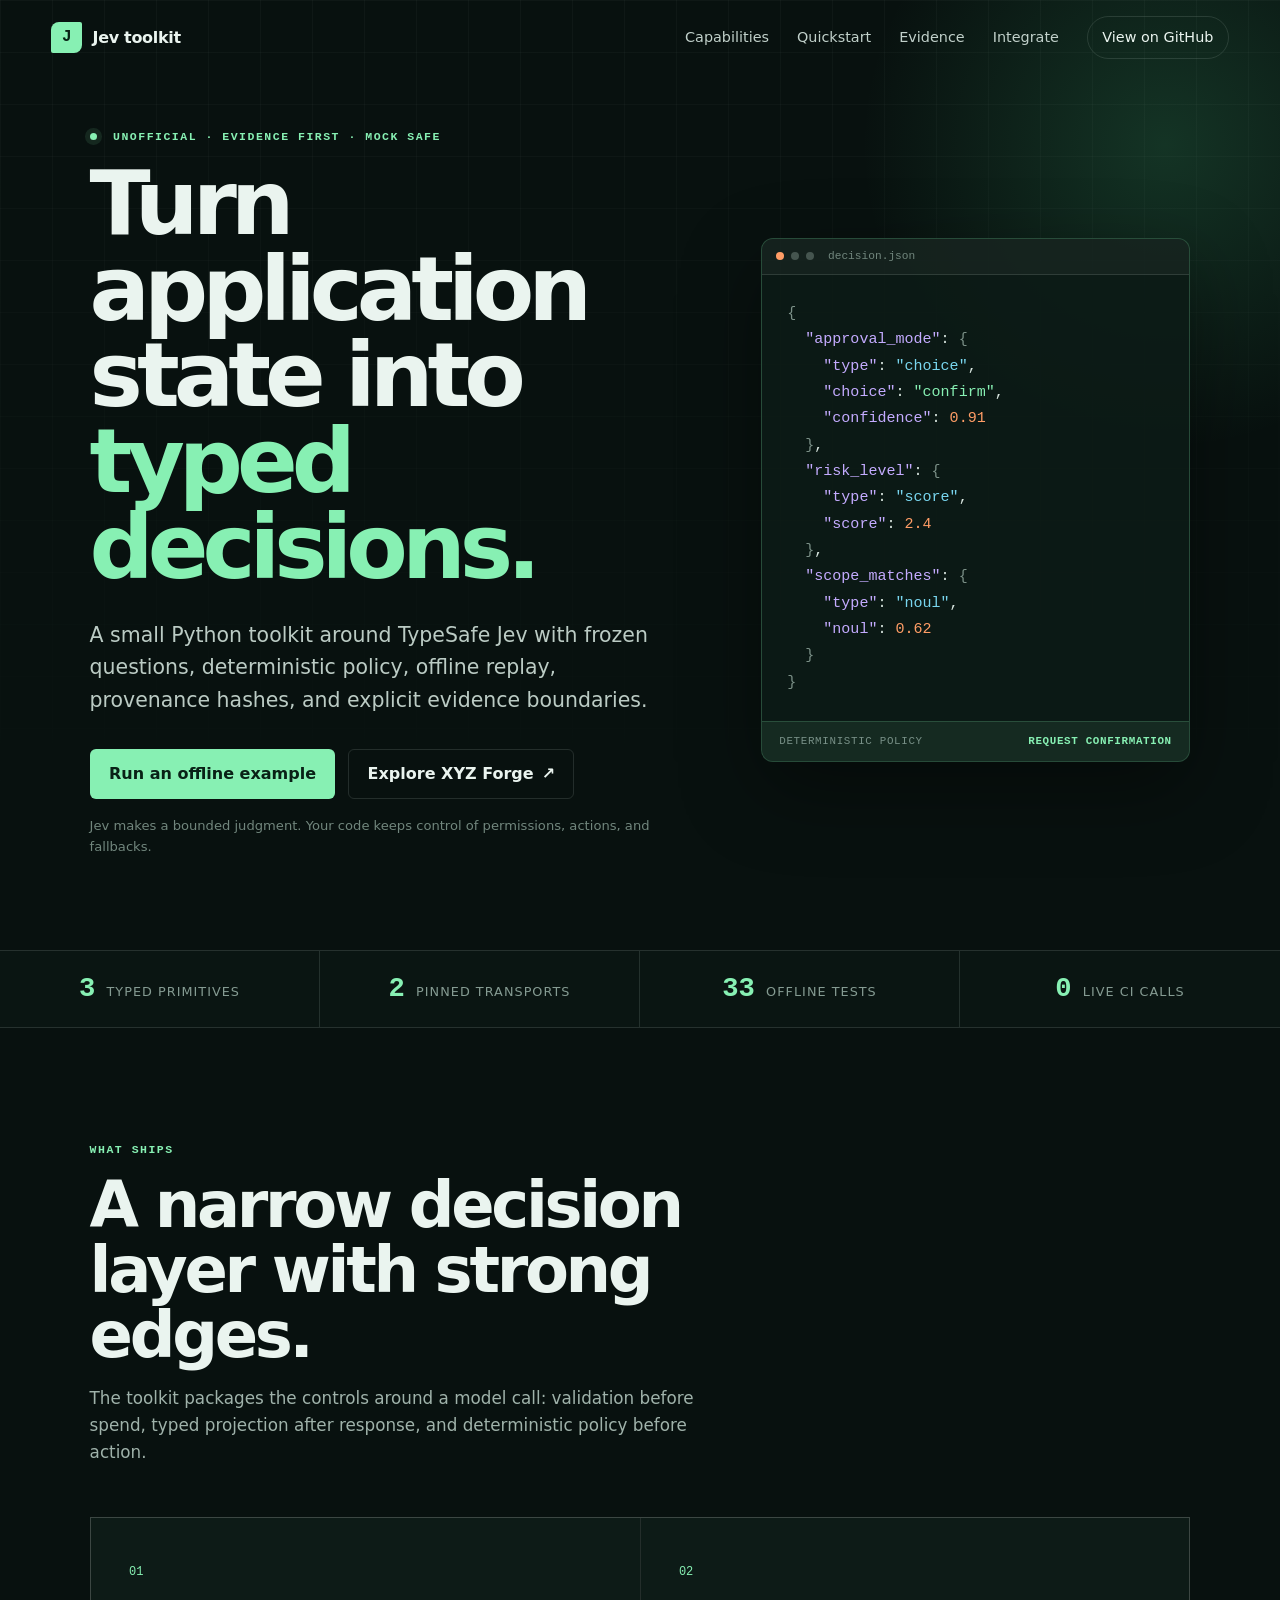
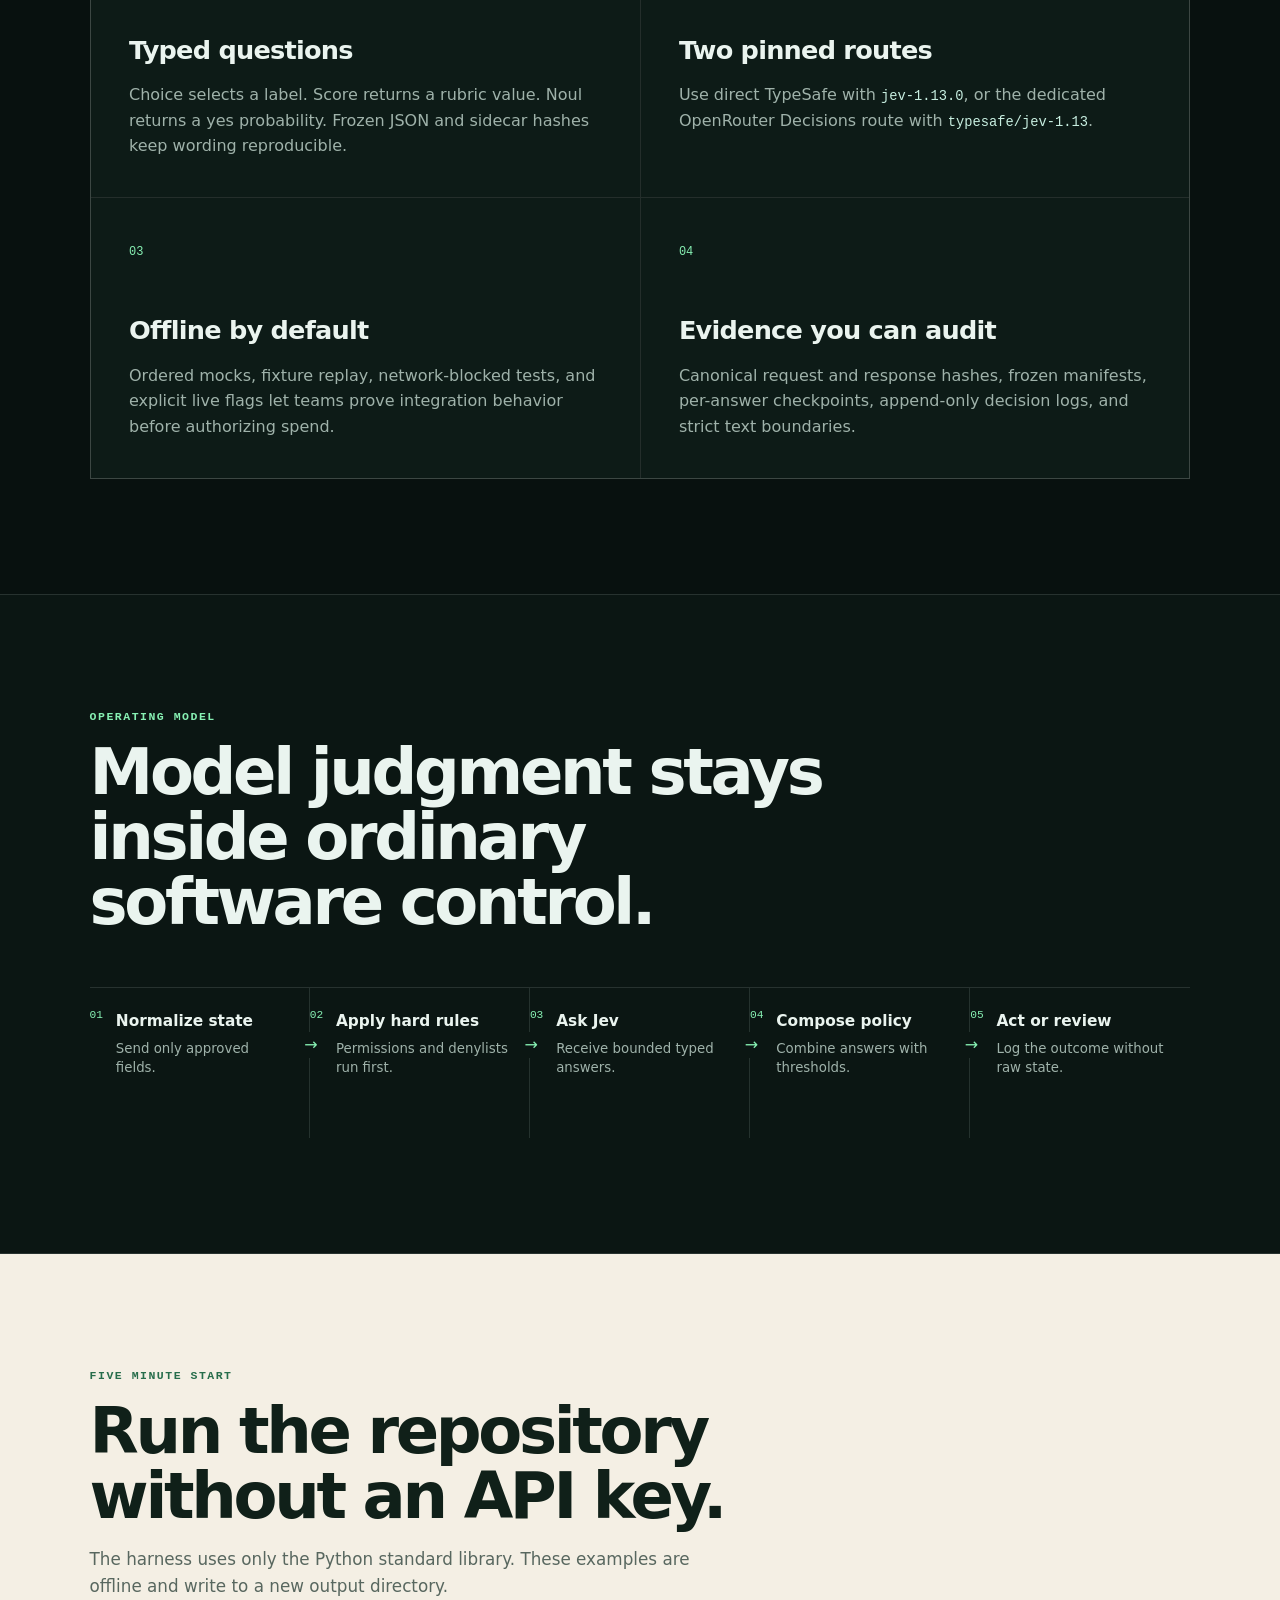
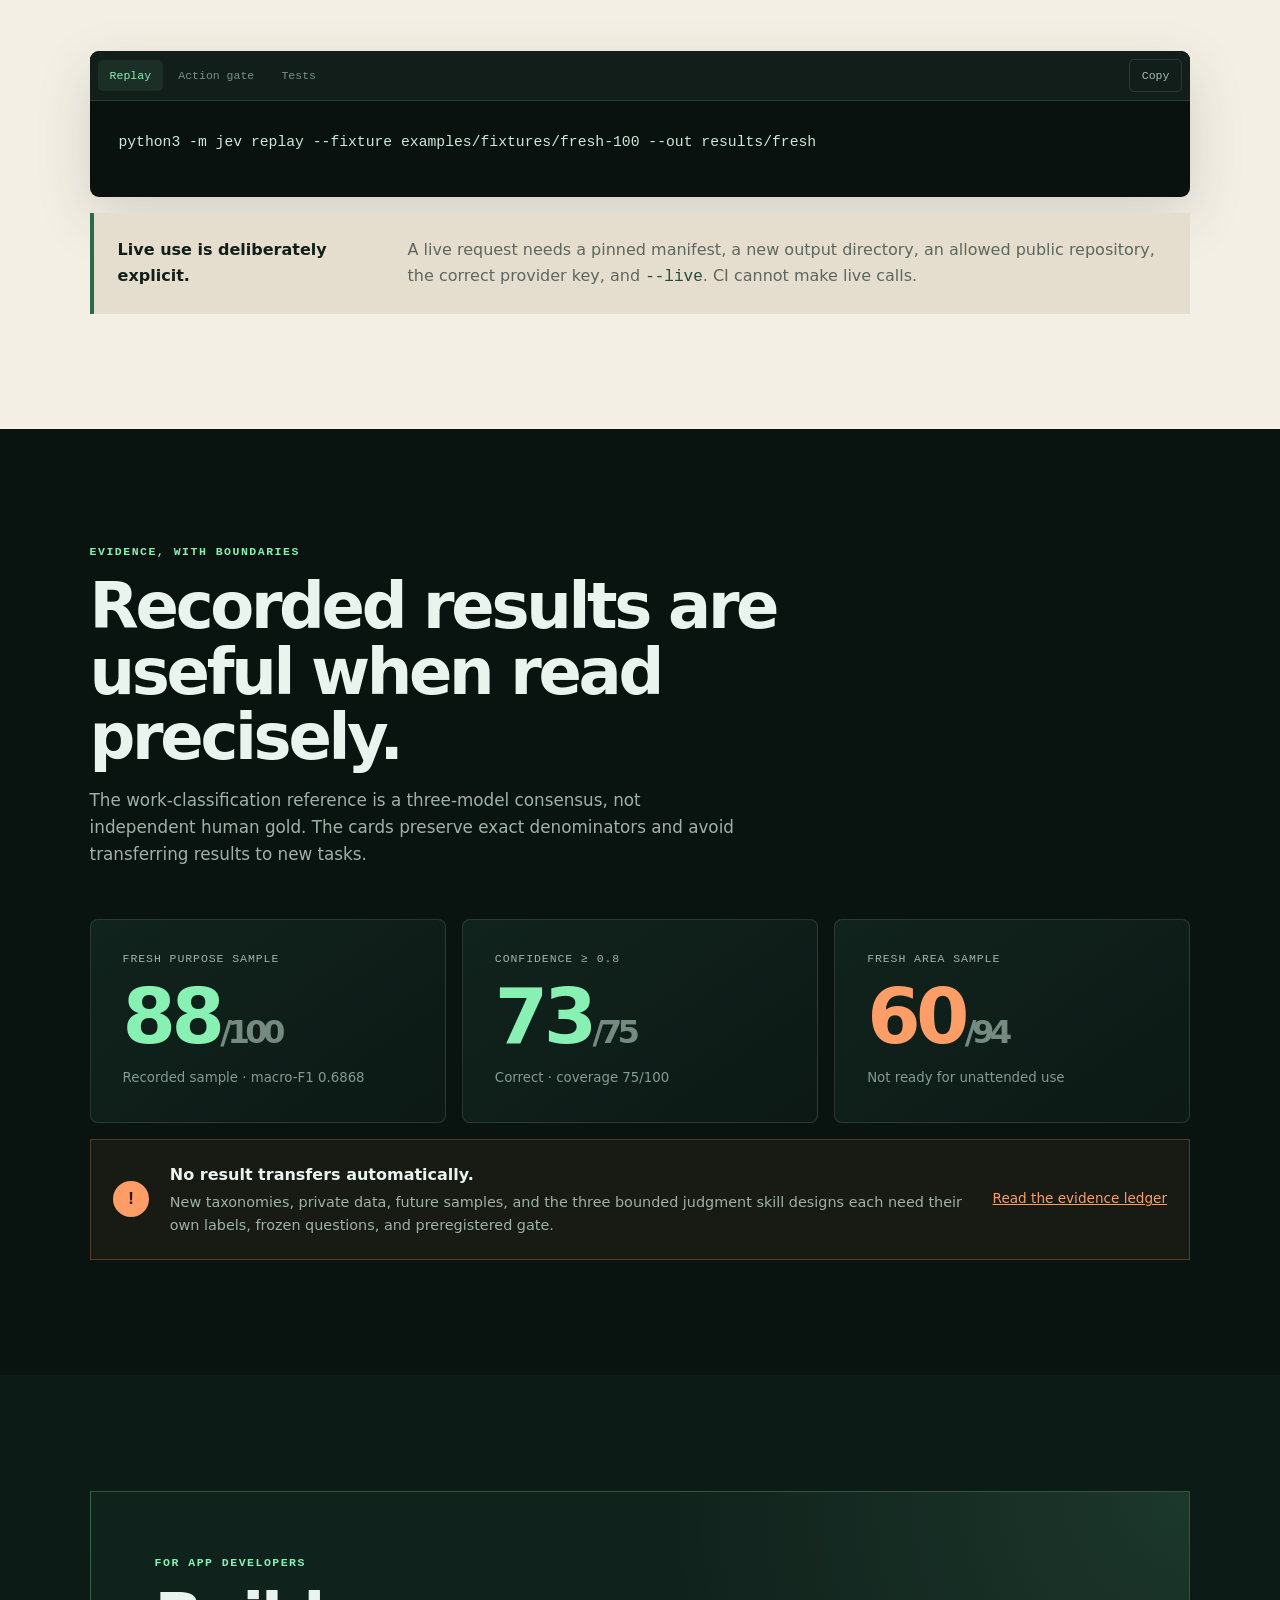
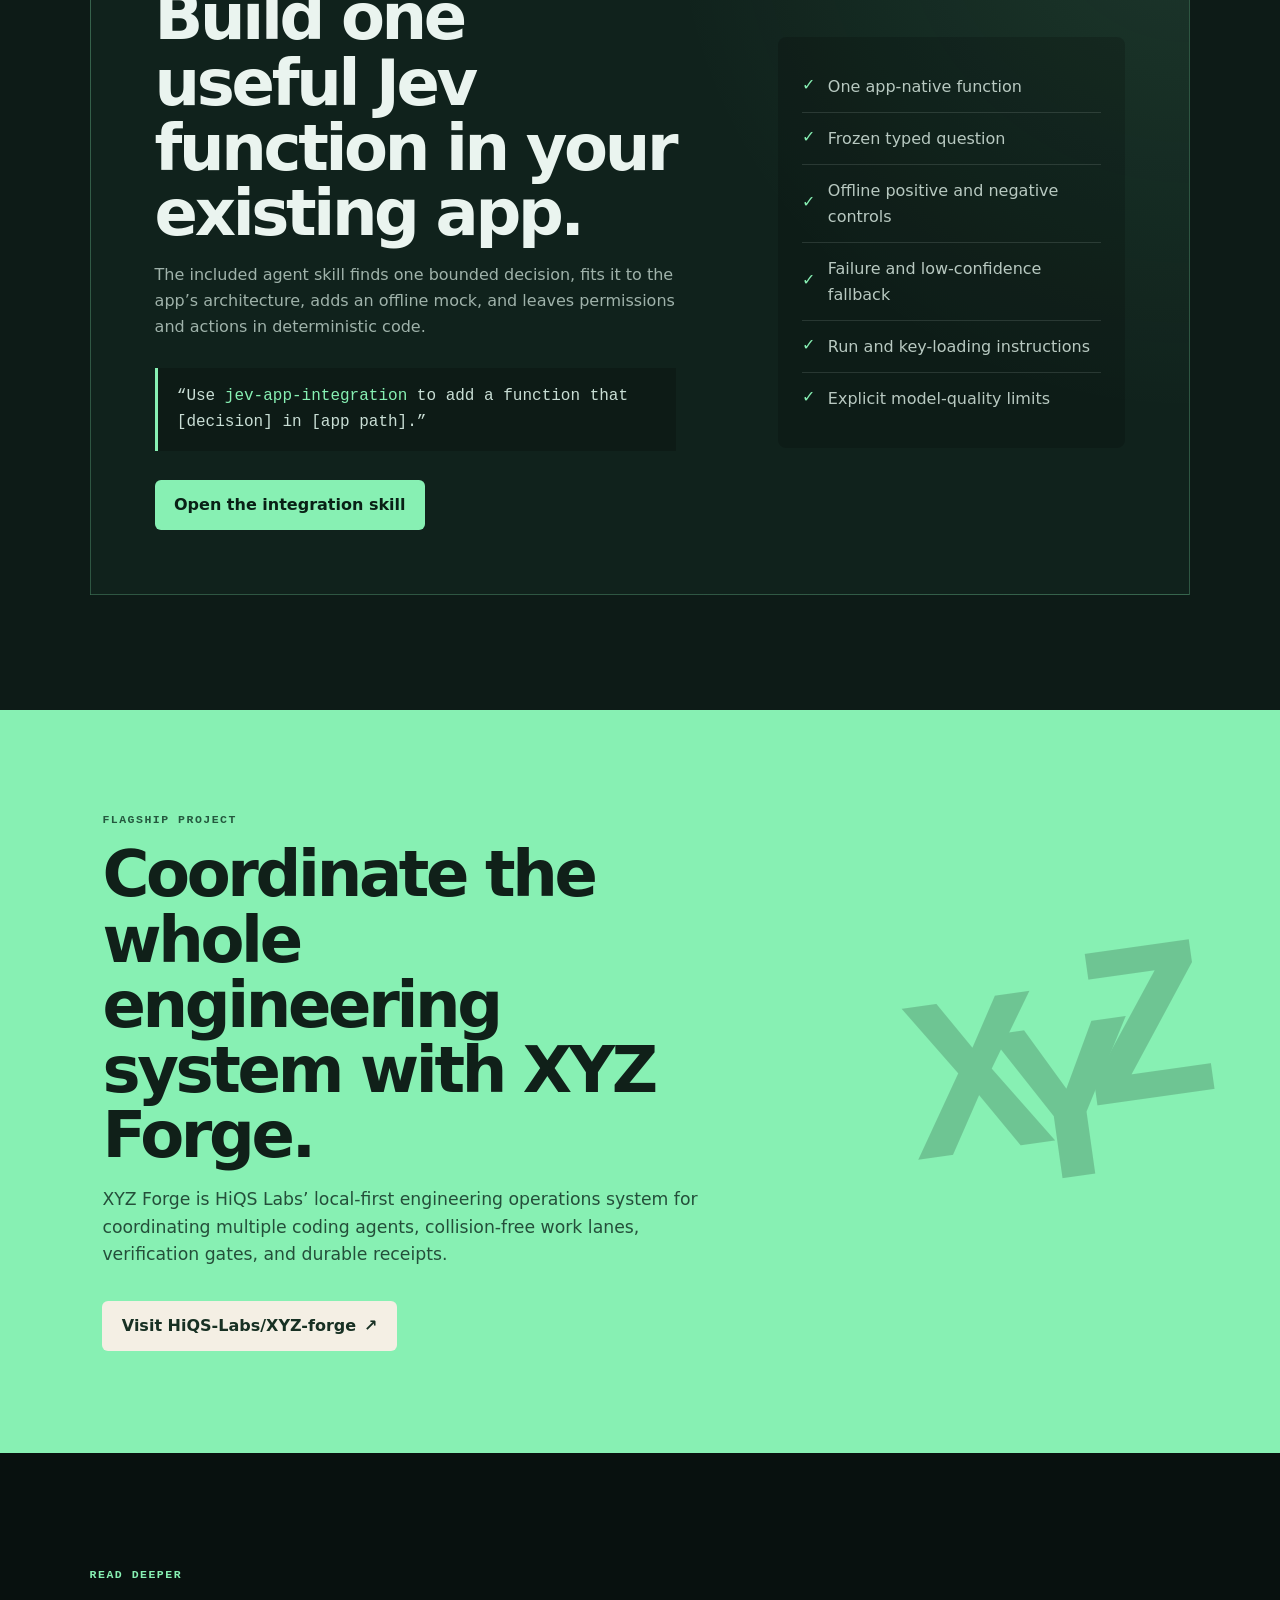
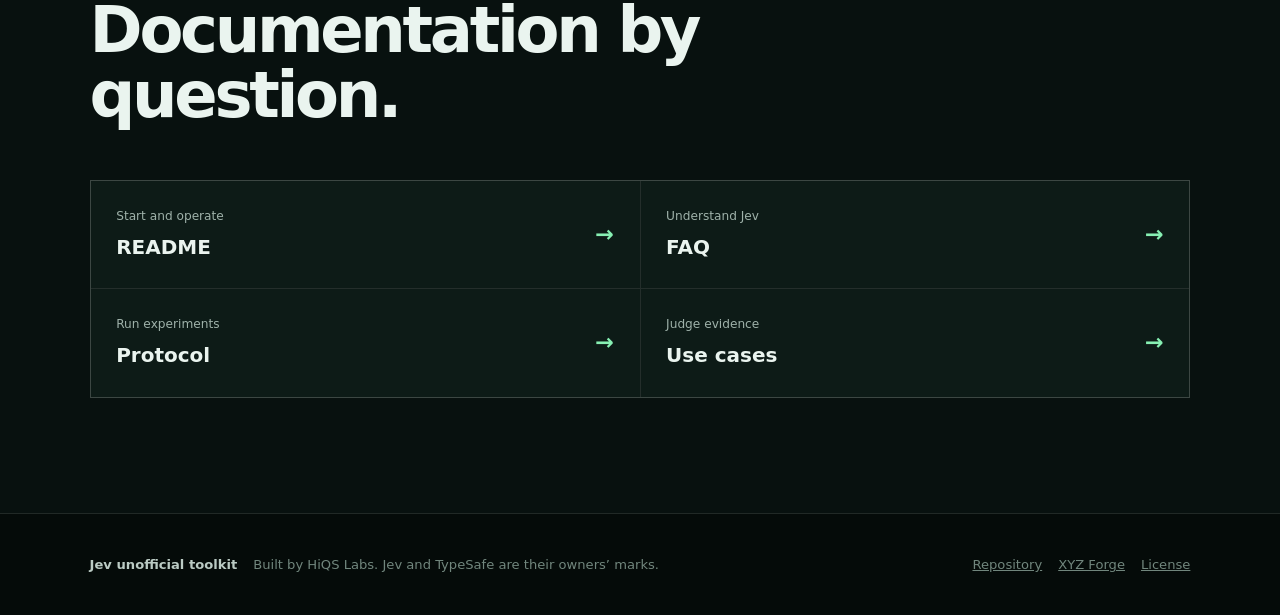
==== site/index.html @ b1997684 "docs: refresh toolkit guidance and launch Pages site" ====
<!doctype html>
<html lang="en">
<head>
  <meta charset="utf-8">
  <meta name="viewport" content="width=device-width, initial-scale=1">
  <meta name="description" content="An unofficial, evidence-first toolkit for integrating TypeSafe Jev decisions with frozen questions, offline mocks, typed scoring, and deterministic policy.">
  <meta name="theme-color" content="#0b1714">
  <title>Jev unofficial toolkit · HiQS Labs</title>
  <link rel="icon" href="favicon.svg" type="image/svg+xml">
  <link rel="stylesheet" href="styles.css">
  <script src="app.js" defer></script>
</head>
<body>
  <a class="skip-link" href="#main">Skip to content</a>
  <header class="site-header" data-header>
    <a class="brand" href="#top" aria-label="Jev unofficial toolkit home">
      <span class="brand-mark" aria-hidden="true">J</span>
      <span>Jev toolkit</span>
    </a>
    <button class="nav-toggle" type="button" aria-expanded="false" aria-controls="site-nav" data-nav-toggle>
      <span class="sr-only">Toggle navigation</span>
      <span></span><span></span>
    </button>
    <nav id="site-nav" class="site-nav" aria-label="Primary" data-nav>
      <a href="#capabilities">Capabilities</a>
      <a href="#quickstart">Quickstart</a>
      <a href="#evidence">Evidence</a>
      <a href="#integrate">Integrate</a>
      <a class="nav-cta" href="https://github.com/HiQS-Labs/Jev-unofficial-toolkit">View on GitHub</a>
    </nav>
  </header>

  <main id="main">
    <section class="hero" id="top">
      <div class="hero-grid" aria-hidden="true"></div>
      <div class="hero-copy reveal">
        <p class="eyebrow"><span class="status-dot"></span> Unofficial · evidence first · mock safe</p>
        <h1>Turn application state into <em>typed decisions.</em></h1>
        <p class="hero-lede">A small Python toolkit around TypeSafe Jev with frozen questions, deterministic policy, offline replay, provenance hashes, and explicit evidence boundaries.</p>
        <div class="hero-actions">
          <a class="button button-primary" href="#quickstart">Run an offline example</a>
          <a class="button button-secondary" href="https://github.com/HiQS-Labs/XYZ-forge">Explore XYZ Forge <span aria-hidden="true">↗</span></a>
        </div>
        <p class="hero-note">Jev makes a bounded judgment. Your code keeps control of permissions, actions, and fallbacks.</p>
      </div>

      <div class="decision-card reveal" aria-label="Illustrative typed Jev decision">
        <div class="window-bar"><span></span><span></span><span></span><b>decision.json</b></div>
        <pre><code><span class="muted">{</span>
  <span class="key">"approval_mode"</span>: <span class="muted">{</span>
    <span class="key">"type"</span>: <span class="string">"choice"</span>,
    <span class="key">"choice"</span>: <span class="accent">"confirm"</span>,
    <span class="key">"confidence"</span>: <span class="number">0.91</span>
  <span class="muted">}</span>,
  <span class="key">"risk_level"</span>: <span class="muted">{</span>
    <span class="key">"type"</span>: <span class="string">"score"</span>,
    <span class="key">"score"</span>: <span class="number">2.4</span>
  <span class="muted">}</span>,
  <span class="key">"scope_matches"</span>: <span class="muted">{</span>
    <span class="key">"type"</span>: <span class="string">"noul"</span>,
    <span class="key">"noul"</span>: <span class="number">0.62</span>
  <span class="muted">}</span>
<span class="muted">}</span></code></pre>
        <div class="policy-row"><span>deterministic policy</span><strong>REQUEST CONFIRMATION</strong></div>
      </div>
    </section>

    <section class="trust-strip" aria-label="Toolkit properties">
      <div><strong>3</strong><span>typed primitives</span></div>
      <div><strong>2</strong><span>pinned transports</span></div>
      <div><strong>33</strong><span>offline tests</span></div>
      <div><strong>0</strong><span>live CI calls</span></div>
    </section>

    <section class="section" id="capabilities">
      <div class="section-heading reveal">
        <p class="eyebrow">What ships</p>
        <h2>A narrow decision layer with strong edges.</h2>
        <p>The toolkit packages the controls around a model call: validation before spend, typed projection after response, and deterministic policy before action.</p>
      </div>
      <div class="feature-grid">
        <article class="feature-card reveal">
          <span class="feature-index">01</span>
          <h3>Typed questions</h3>
          <p>Choice selects a label. Score returns a rubric value. Noul returns a yes probability. Frozen JSON and sidecar hashes keep wording reproducible.</p>
        </article>
        <article class="feature-card reveal">
          <span class="feature-index">02</span>
          <h3>Two pinned routes</h3>
          <p>Use direct TypeSafe with <code>jev-1.13.0</code>, or the dedicated OpenRouter Decisions route with <code>typesafe/jev-1.13</code>.</p>
        </article>
        <article class="feature-card reveal">
          <span class="feature-index">03</span>
          <h3>Offline by default</h3>
          <p>Ordered mocks, fixture replay, network-blocked tests, and explicit live flags let teams prove integration behavior before authorizing spend.</p>
        </article>
        <article class="feature-card reveal">
          <span class="feature-index">04</span>
          <h3>Evidence you can audit</h3>
          <p>Canonical request and response hashes, frozen manifests, per-answer checkpoints, append-only decision logs, and strict text boundaries.</p>
        </article>
      </div>
    </section>

    <section class="section workflow-section">
      <div class="section-heading reveal">
        <p class="eyebrow">Operating model</p>
        <h2>Model judgment stays inside ordinary software control.</h2>
      </div>
      <ol class="workflow" aria-label="Jev integration workflow">
        <li class="reveal"><b>01</b><span><strong>Normalize state</strong><small>Send only approved fields.</small></span></li>
        <li class="reveal"><b>02</b><span><strong>Apply hard rules</strong><small>Permissions and denylists run first.</small></span></li>
        <li class="reveal"><b>03</b><span><strong>Ask Jev</strong><small>Receive bounded typed answers.</small></span></li>
        <li class="reveal"><b>04</b><span><strong>Compose policy</strong><small>Combine answers with thresholds.</small></span></li>
        <li class="reveal"><b>05</b><span><strong>Act or review</strong><small>Log the outcome without raw state.</small></span></li>
      </ol>
    </section>

    <section class="section quickstart-section" id="quickstart">
      <div class="section-heading reveal">
        <p class="eyebrow">Five minute start</p>
        <h2>Run the repository without an API key.</h2>
        <p>The harness uses only the Python standard library. These examples are offline and write to a new output directory.</p>
      </div>
      <div class="terminal reveal">
        <div class="terminal-tabs" role="tablist" aria-label="Quickstart examples">
          <button class="active" role="tab" aria-selected="true" data-command="replay">Replay</button>
          <button role="tab" aria-selected="false" data-command="gate">Action gate</button>
          <button role="tab" aria-selected="false" data-command="tests">Tests</button>
          <button class="copy-button" type="button" data-copy>Copy</button>
        </div>
        <pre><code data-command-output>python3 -m jev replay --fixture examples/fixtures/fresh-100 --out results/fresh</code></pre>
      </div>
      <div class="callout reveal">
        <strong>Live use is deliberately explicit.</strong>
        <span>A live request needs a pinned manifest, a new output directory, an allowed public repository, the correct provider key, and <code>--live</code>. CI cannot make live calls.</span>
      </div>
    </section>

    <section class="section evidence-section" id="evidence">
      <div class="section-heading reveal">
        <p class="eyebrow">Evidence, with boundaries</p>
        <h2>Recorded results are useful when read precisely.</h2>
        <p>The work-classification reference is a three-model consensus, not independent human gold. The cards preserve exact denominators and avoid transferring results to new tasks.</p>
      </div>
      <div class="evidence-grid">
        <article class="metric-card reveal">
          <p>Fresh purpose sample</p>
          <strong>88<span>/100</span></strong>
          <small>Recorded sample · macro-F1 0.6868</small>
        </article>
        <article class="metric-card reveal">
          <p>Confidence ≥ 0.8</p>
          <strong>73<span>/75</span></strong>
          <small>Correct · coverage 75/100</small>
        </article>
        <article class="metric-card warn reveal">
          <p>Fresh area sample</p>
          <strong>60<span>/94</span></strong>
          <small>Not ready for unattended use</small>
        </article>
      </div>
      <div class="boundary reveal">
        <span class="boundary-mark" aria-hidden="true">!</span>
        <div><strong>No result transfers automatically.</strong><p>New taxonomies, private data, future samples, and the three bounded judgment skill designs each need their own labels, frozen questions, and preregistered gate.</p></div>
        <a href="https://github.com/HiQS-Labs/Jev-unofficial-toolkit/blob/main/USE-CASES.md">Read the evidence ledger</a>
      </div>
    </section>

    <section class="section integrate-section" id="integrate">
      <div class="integration-panel reveal">
        <div>
          <p class="eyebrow">For app developers</p>
          <h2>Build one useful Jev function in your existing app.</h2>
          <p>The included agent skill finds one bounded decision, fits it to the app’s architecture, adds an offline mock, and leaves permissions and actions in deterministic code.</p>
          <blockquote>“Use <code>jev-app-integration</code> to add a function that [decision] in [app path].”</blockquote>
          <a class="button button-primary" href="https://github.com/HiQS-Labs/Jev-unofficial-toolkit/blob/main/skills/jev-app-integration/SKILL.md">Open the integration skill</a>
        </div>
        <div class="checklist" aria-label="Integration skill outputs">
          <p><span>✓</span> One app-native function</p>
          <p><span>✓</span> Frozen typed question</p>
          <p><span>✓</span> Offline positive and negative controls</p>
          <p><span>✓</span> Failure and low-confidence fallback</p>
          <p><span>✓</span> Run and key-loading instructions</p>
          <p><span>✓</span> Explicit model-quality limits</p>
        </div>
      </div>
    </section>

    <section class="flagship-section">
      <div class="flagship-inner reveal">
        <p class="eyebrow">Flagship project</p>
        <h2>Coordinate the whole engineering system with XYZ Forge.</h2>
        <p>XYZ Forge is HiQS Labs’ local-first engineering operations system for coordinating multiple coding agents, collision-free work lanes, verification gates, and durable receipts.</p>
        <a class="button button-light" href="https://github.com/HiQS-Labs/XYZ-forge">Visit HiQS-Labs/XYZ-forge <span aria-hidden="true">↗</span></a>
      </div>
      <div class="forge-mark" aria-hidden="true"><span>X</span><span>Y</span><span>Z</span></div>
    </section>

    <section class="section docs-section" id="docs">
      <div class="section-heading reveal">
        <p class="eyebrow">Read deeper</p>
        <h2>Documentation by question.</h2>
      </div>
      <div class="docs-grid">
        <a class="doc-link reveal" href="https://github.com/HiQS-Labs/Jev-unofficial-toolkit/blob/main/README.md"><span>Start and operate</span><strong>README</strong><b>→</b></a>
        <a class="doc-link reveal" href="https://github.com/HiQS-Labs/Jev-unofficial-toolkit/blob/main/FAQ.md"><span>Understand Jev</span><strong>FAQ</strong><b>→</b></a>
        <a class="doc-link reveal" href="https://github.com/HiQS-Labs/Jev-unofficial-toolkit/blob/main/PROTOCOL.md"><span>Run experiments</span><strong>Protocol</strong><b>→</b></a>
        <a class="doc-link reveal" href="https://github.com/HiQS-Labs/Jev-unofficial-toolkit/blob/main/USE-CASES.md"><span>Judge evidence</span><strong>Use cases</strong><b>→</b></a>
      </div>
    </section>
  </main>

  <footer>
    <div><strong>Jev unofficial toolkit</strong><span>Built by HiQS Labs. Jev and TypeSafe are their owners’ marks.</span></div>
    <div><a href="https://github.com/HiQS-Labs/Jev-unofficial-toolkit">Repository</a><a href="https://github.com/HiQS-Labs/XYZ-forge">XYZ Forge</a><a href="https://github.com/HiQS-Labs/Jev-unofficial-toolkit/blob/main/LICENSE">License</a></div>
  </footer>
</body>
</html>
---- site/styles.css ----
:root {
  --ink: #eaf4ef;
  --muted: #9fb2aa;
  --bg: #08110f;
  --surface: #0d1b17;
  --surface-2: #13241f;
  --line: rgba(219, 239, 230, 0.13);
  --green: #87f0b3;
  --green-deep: #276d4b;
  --orange: #ff9d66;
  --cream: #f4efe4;
  --dark: #102019;
  --sans: Inter, ui-sans-serif, system-ui, -apple-system, BlinkMacSystemFont, "Segoe UI", sans-serif;
  --mono: "SFMono-Regular", Consolas, "Liberation Mono", monospace;
}

* { box-sizing: border-box; }
html { scroll-behavior: smooth; }
body { margin: 0; color: var(--ink); background: var(--bg); font-family: var(--sans); line-height: 1.6; }
a { color: inherit; }
code, pre { font-family: var(--mono); }
.sr-only { position: absolute; width: 1px; height: 1px; padding: 0; margin: -1px; overflow: hidden; clip: rect(0, 0, 0, 0); white-space: nowrap; border: 0; }
.skip-link { position: fixed; z-index: 100; left: 1rem; top: -4rem; padding: .7rem 1rem; color: var(--dark); background: var(--green); border-radius: .4rem; }
.skip-link:focus { top: 1rem; }

.site-header { position: fixed; z-index: 50; inset: 0 0 auto; display: flex; align-items: center; justify-content: space-between; height: 76px; padding: 0 clamp(1.2rem, 4vw, 4.5rem); border-bottom: 1px solid transparent; transition: background .25s, border-color .25s, backdrop-filter .25s; }
.site-header.scrolled { background: rgba(8, 17, 15, .86); border-color: var(--line); backdrop-filter: blur(16px); }
.brand { display: inline-flex; align-items: center; gap: .65rem; font-weight: 750; text-decoration: none; letter-spacing: -.02em; }
.brand-mark { display: grid; place-items: center; width: 31px; height: 31px; color: #092116; background: var(--green); border-radius: 8px 2px 8px 2px; font-family: var(--mono); }
.site-nav { display: flex; align-items: center; gap: 1.75rem; }
.site-nav a { color: #c1d0ca; font-size: .9rem; text-decoration: none; }
.site-nav a:hover { color: var(--green); }
.site-nav .nav-cta { padding: .55rem .9rem; color: var(--ink); border: 1px solid var(--line); border-radius: 999px; }
.nav-toggle { display: none; background: none; border: 0; }

.hero { position: relative; min-height: 790px; display: grid; grid-template-columns: minmax(0, 1.15fr) minmax(390px, .85fr); align-items: center; gap: clamp(3rem, 7vw, 7rem); overflow: hidden; padding: 130px clamp(1.2rem, 7vw, 8rem) 80px; }
.hero::before { content: ""; position: absolute; width: 650px; height: 650px; right: -210px; top: -180px; border-radius: 50%; background: radial-gradient(circle, rgba(75, 210, 137, .18), transparent 66%); pointer-events: none; }
.hero-grid { position: absolute; inset: 0; opacity: .27; background-image: linear-gradient(var(--line) 1px, transparent 1px), linear-gradient(90deg, var(--line) 1px, transparent 1px); background-size: 52px 52px; mask-image: linear-gradient(to bottom, black, transparent 88%); }
.hero-copy, .decision-card { position: relative; z-index: 1; }
.eyebrow { margin: 0 0 1rem; color: var(--green); font: 700 .72rem/1.2 var(--mono); letter-spacing: .13em; text-transform: uppercase; }
.status-dot { display: inline-block; width: 7px; height: 7px; margin-right: .5rem; background: var(--green); border-radius: 50%; box-shadow: 0 0 0 5px rgba(135, 240, 179, .1); }
h1 { max-width: 790px; margin: 0; font-size: clamp(3.4rem, 7vw, 7.2rem); line-height: .96; letter-spacing: -.067em; }
h1 em { color: var(--green); font-style: normal; }
.hero-lede { max-width: 690px; margin: 1.8rem 0 0; color: #bbcbc4; font-size: clamp(1.05rem, 1.6vw, 1.3rem); }
.hero-actions { display: flex; flex-wrap: wrap; gap: .8rem; margin-top: 2rem; }
.button { display: inline-flex; align-items: center; justify-content: center; gap: .5rem; min-height: 48px; padding: .7rem 1.15rem; border: 1px solid transparent; border-radius: 6px; font-weight: 750; text-decoration: none; transition: transform .2s, background .2s, border-color .2s; }
.button:hover { transform: translateY(-2px); }
.button-primary { color: #092116; background: var(--green); }
.button-primary:hover { background: #a1f7c3; }
.button-secondary { color: var(--ink); background: transparent; border-color: var(--line); }
.button-secondary:hover { border-color: rgba(135, 240, 179, .55); }
.button-light { color: #173023; background: var(--cream); }
.hero-note { margin-top: 1rem; color: #71867d; font-size: .82rem; }

.decision-card { max-width: 540px; width: 100%; justify-self: end; overflow: hidden; background: rgba(13, 27, 23, .9); border: 1px solid rgba(135, 240, 179, .23); border-radius: 12px; box-shadow: 0 28px 80px rgba(0, 0, 0, .38); transform: rotate(1.3deg); }
.window-bar { display: flex; align-items: center; gap: .45rem; padding: .7rem .9rem; background: rgba(255, 255, 255, .035); border-bottom: 1px solid var(--line); }
.window-bar span { width: 8px; height: 8px; background: #45554f; border-radius: 50%; }
.window-bar span:first-child { background: var(--orange); }
.window-bar b { margin-left: .4rem; color: #71867d; font: 500 .7rem var(--mono); }
.decision-card pre { margin: 0; padding: 1.6rem; overflow-x: auto; color: #d8e5df; font-size: clamp(.74rem, 1.25vw, .94rem); line-height: 1.75; }
.key { color: #c4abff; }.string { color: #79d6ef; }.accent { color: var(--green); }.number { color: var(--orange); }.muted { color: #7c9188; }
.policy-row { display: flex; align-items: center; justify-content: space-between; gap: 1rem; padding: .85rem 1.1rem; background: rgba(135, 240, 179, .08); border-top: 1px solid rgba(135, 240, 179, .18); font: .68rem var(--mono); text-transform: uppercase; letter-spacing: .06em; }
.policy-row span { color: #789087; }.policy-row strong { color: var(--green); }

.trust-strip { display: grid; grid-template-columns: repeat(4, 1fr); border-block: 1px solid var(--line); background: #0a1512; }
.trust-strip div { display: flex; align-items: baseline; justify-content: center; gap: .7rem; padding: 1.4rem; border-right: 1px solid var(--line); }
.trust-strip div:last-child { border: 0; }
.trust-strip strong { color: var(--green); font: 700 1.7rem var(--mono); }
.trust-strip span { color: #859b92; font-size: .8rem; text-transform: uppercase; letter-spacing: .08em; }

.section { padding: clamp(5rem, 9vw, 9rem) clamp(1.2rem, 7vw, 8rem); }
.section-heading { max-width: 760px; margin-bottom: 3.2rem; }
.section-heading h2, .integration-panel h2, .flagship-inner h2 { margin: 0; font-size: clamp(2.35rem, 5vw, 4.7rem); line-height: 1.02; letter-spacing: -.052em; }
.section-heading > p:last-child { max-width: 650px; color: var(--muted); font-size: 1.05rem; }
.feature-grid { display: grid; grid-template-columns: repeat(2, 1fr); gap: 1px; background: var(--line); border: 1px solid var(--line); }
.feature-card { min-height: 260px; padding: clamp(1.5rem, 3vw, 2.6rem); background: var(--surface); }
.feature-card:hover { background: var(--surface-2); }
.feature-index { color: var(--green); font: .75rem var(--mono); }
.feature-card h3 { margin: 3rem 0 .7rem; font-size: 1.6rem; letter-spacing: -.03em; }
.feature-card p { max-width: 560px; margin: 0; color: var(--muted); }
.feature-card code { color: #c7eee0; font-size: .86em; }

.workflow-section { background: #0b1613; border-block: 1px solid var(--line); }
.workflow { display: grid; grid-template-columns: repeat(5, 1fr); margin: 0; padding: 0; list-style: none; border-top: 1px solid var(--line); }
.workflow li { position: relative; display: flex; gap: .8rem; min-height: 150px; padding: 1.3rem 1rem 1rem 0; border-right: 1px solid var(--line); }
.workflow li:last-child { border: 0; }
.workflow li::after { content: "→"; position: absolute; right: -9px; top: 44px; z-index: 2; color: var(--green); background: #0b1613; }
.workflow li:last-child::after { display: none; }
.workflow b { color: var(--green); font: .7rem var(--mono); }
.workflow span { display: flex; flex-direction: column; gap: .35rem; }
.workflow strong { font-size: .96rem; }.workflow small { color: var(--muted); line-height: 1.45; }

.quickstart-section { background: var(--cream); color: var(--dark); }
.quickstart-section .eyebrow { color: var(--green-deep); }
.quickstart-section .section-heading > p:last-child { color: #58675f; }
.terminal { overflow: hidden; color: var(--ink); background: #09120f; border-radius: 9px; box-shadow: 0 20px 55px rgba(23, 48, 35, .15); }
.terminal-tabs { display: flex; align-items: center; gap: .2rem; padding: .5rem; background: #111e1a; border-bottom: 1px solid var(--line); }
.terminal-tabs button { padding: .55rem .75rem; color: #789087; background: transparent; border: 0; border-radius: 5px; cursor: pointer; font: .72rem var(--mono); }
.terminal-tabs button.active { color: var(--green); background: rgba(135, 240, 179, .08); }
.terminal-tabs .copy-button { margin-left: auto; color: #a9bdb4; border: 1px solid var(--line); }
.terminal pre { min-height: 96px; margin: 0; padding: 1.8rem; overflow-x: auto; }
.terminal code { color: #cce8dc; font-size: clamp(.72rem, 1.4vw, .92rem); }
.callout { display: grid; grid-template-columns: minmax(180px, .34fr) 1fr; gap: 2rem; margin-top: 1rem; padding: 1.5rem; background: #e5ddce; border-left: 4px solid var(--green-deep); }
.callout span { color: #5c675f; }.callout code { color: #224c37; }

.evidence-section { background: #091310; }
.evidence-grid { display: grid; grid-template-columns: repeat(3, 1fr); gap: 1rem; }
.metric-card { padding: 2rem; background: linear-gradient(145deg, #11231d, #0c1915); border: 1px solid var(--line); border-radius: 8px; }
.metric-card p { margin: 0; color: var(--muted); font: .72rem var(--mono); text-transform: uppercase; letter-spacing: .08em; }
.metric-card > strong { display: block; margin: .9rem 0 .5rem; color: var(--green); font-size: clamp(3rem, 6vw, 5.7rem); line-height: 1; letter-spacing: -.06em; }
.metric-card > strong span { color: #758b81; font-size: .42em; }
.metric-card small { color: #859b92; }.metric-card.warn > strong { color: var(--orange); }
.boundary { display: grid; grid-template-columns: auto 1fr auto; align-items: center; gap: 1.3rem; margin-top: 1rem; padding: 1.4rem; border: 1px solid rgba(255, 157, 102, .25); background: rgba(255, 157, 102, .055); }
.boundary-mark { display: grid; place-items: center; width: 36px; height: 36px; color: #2c160a; background: var(--orange); border-radius: 50%; font: 800 1.1rem var(--mono); }
.boundary p { margin: .2rem 0 0; color: var(--muted); font-size: .9rem; }.boundary a { color: var(--orange); font-size: .85rem; }

.integrate-section { background: #0d1b17; }
.integration-panel { display: grid; grid-template-columns: 1.2fr .8fr; gap: clamp(3rem, 8vw, 8rem); padding: clamp(2rem, 5vw, 5rem); border: 1px solid rgba(135, 240, 179, .25); background: radial-gradient(circle at top right, rgba(135, 240, 179, .1), transparent 40%), #10221c; }
.integration-panel > div:first-child > p:not(.eyebrow) { max-width: 700px; color: var(--muted); }
blockquote { margin: 1.8rem 0; padding: 1rem 1.2rem; color: #c9ded5; background: rgba(0, 0, 0, .2); border-left: 3px solid var(--green); font-family: var(--mono); }
blockquote code { color: var(--green); }
.checklist { align-self: center; padding: 1.5rem; background: rgba(0, 0, 0, .18); border-radius: 8px; }
.checklist p { display: flex; align-items: center; gap: .8rem; margin: 0; padding: .8rem 0; color: #b8c9c1; border-bottom: 1px solid var(--line); }
.checklist p:last-child { border: 0; }.checklist span { color: var(--green); font-family: var(--mono); }

.flagship-section { position: relative; display: grid; grid-template-columns: 1fr .6fr; min-height: 510px; overflow: hidden; color: var(--dark); background: var(--green); }
.flagship-inner { position: relative; z-index: 2; align-self: center; max-width: 850px; padding: clamp(4rem, 8vw, 8rem); }
.flagship-inner .eyebrow { color: #24583e; }.flagship-inner p:not(.eyebrow) { max-width: 660px; margin-bottom: 2rem; color: #244f3a; font-size: 1.08rem; }
.forge-mark { display: flex; align-items: center; justify-content: center; gap: 0; transform: rotate(-8deg); opacity: .2; font: 900 clamp(7rem, 18vw, 17rem)/1 var(--mono); letter-spacing: -.22em; }
.forge-mark span:nth-child(2) { transform: translateY(2.4rem); }.forge-mark span:nth-child(3) { transform: translateY(-1.8rem); }

.docs-section { background: #08110f; }
.docs-grid { display: grid; grid-template-columns: repeat(2, 1fr); gap: 1px; background: var(--line); border: 1px solid var(--line); }
.doc-link { display: grid; grid-template-columns: 1fr auto; gap: .3rem 1rem; padding: 1.6rem; background: var(--surface); text-decoration: none; }
.doc-link span { grid-column: 1; color: var(--muted); font-size: .76rem; }.doc-link strong { grid-column: 1; font-size: 1.25rem; }.doc-link b { grid-column: 2; grid-row: 1 / 3; align-self: center; color: var(--green); font-size: 1.4rem; transition: transform .2s; }.doc-link:hover b { transform: translateX(5px); }

footer { display: flex; justify-content: space-between; gap: 2rem; padding: 2.5rem clamp(1.2rem, 7vw, 8rem); color: #71867d; background: #050b09; border-top: 1px solid var(--line); font-size: .82rem; }
footer > div { display: flex; gap: 1rem; } footer strong { color: #bbcbc4; } footer a:hover { color: var(--green); }

.reveal { opacity: 0; transform: translateY(18px); transition: opacity .65s ease, transform .65s ease; }
.reveal.visible { opacity: 1; transform: none; }
@media (prefers-reduced-motion: reduce) { html { scroll-behavior: auto; } .reveal { opacity: 1; transform: none; transition: none; } .button { transition: none; } }

@media (max-width: 900px) {
  .site-header { height: 66px; }
  .nav-toggle { display: grid; gap: 6px; padding: .6rem; }
  .nav-toggle span:not(.sr-only) { display: block; width: 23px; height: 1px; background: var(--ink); }
  .site-nav { position: fixed; inset: 66px 0 auto; display: none; flex-direction: column; align-items: stretch; gap: 0; padding: 1rem 1.2rem 1.3rem; background: rgba(8, 17, 15, .98); border-bottom: 1px solid var(--line); }
  .site-nav.open { display: flex; }.site-nav a { padding: .75rem 0; }.site-nav .nav-cta { margin-top: .4rem; text-align: center; }
  .hero { grid-template-columns: 1fr; min-height: 0; padding-top: 120px; }
  .decision-card { justify-self: start; max-width: 650px; transform: none; }
  .workflow { grid-template-columns: 1fr; }.workflow li { min-height: auto; padding: 1rem 0; border-right: 0; border-bottom: 1px solid var(--line); }.workflow li::after { display: none; }
  .evidence-grid { grid-template-columns: 1fr; }.metric-card > strong { font-size: 4rem; }
  .integration-panel, .flagship-section { grid-template-columns: 1fr; }.forge-mark { position: absolute; right: 2rem; bottom: -3rem; }
}

@media (max-width: 620px) {
  .trust-strip { grid-template-columns: repeat(2, 1fr); }.trust-strip div { justify-content: flex-start; border-bottom: 1px solid var(--line); }
  .feature-grid, .docs-grid { grid-template-columns: 1fr; }
  .callout, .boundary { grid-template-columns: 1fr; }.boundary-mark { display: none; }
  .terminal-tabs button { padding-inline: .45rem; font-size: .62rem; }
  footer, footer > div { flex-direction: column; }
}
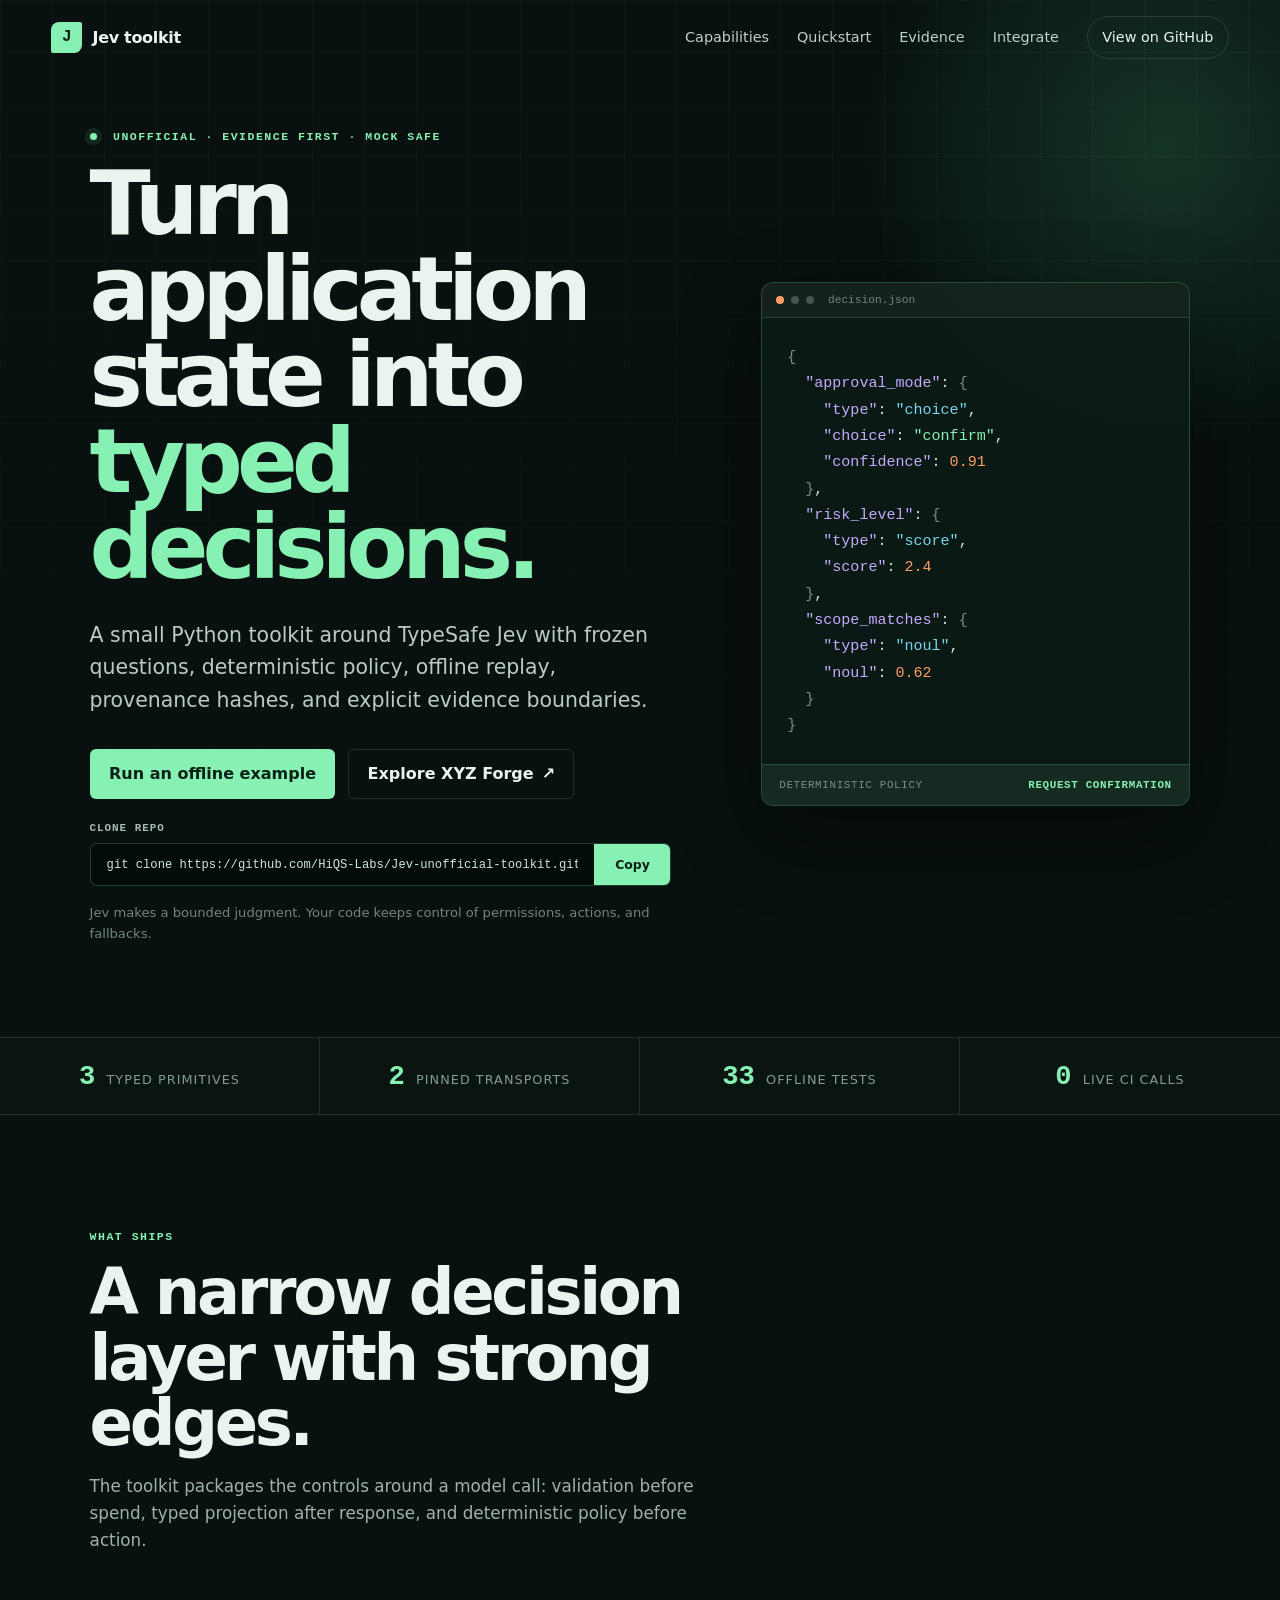
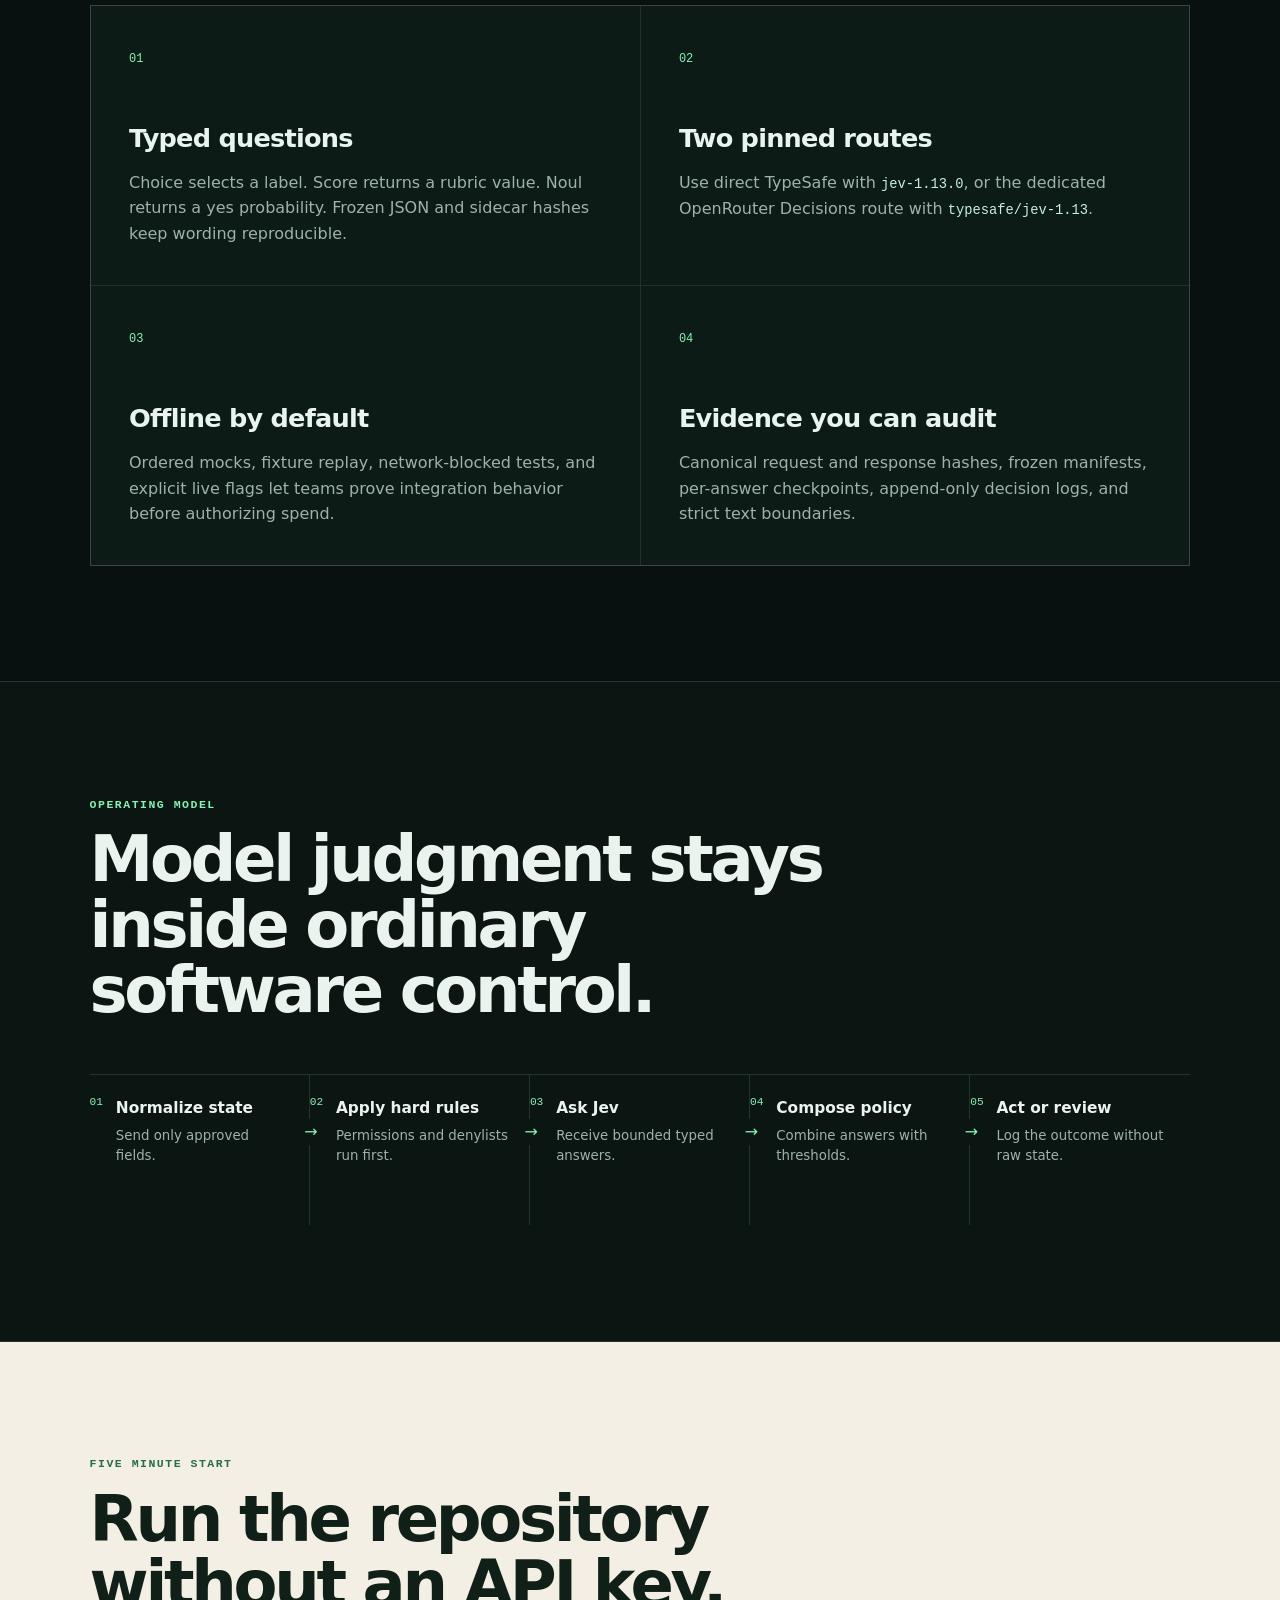
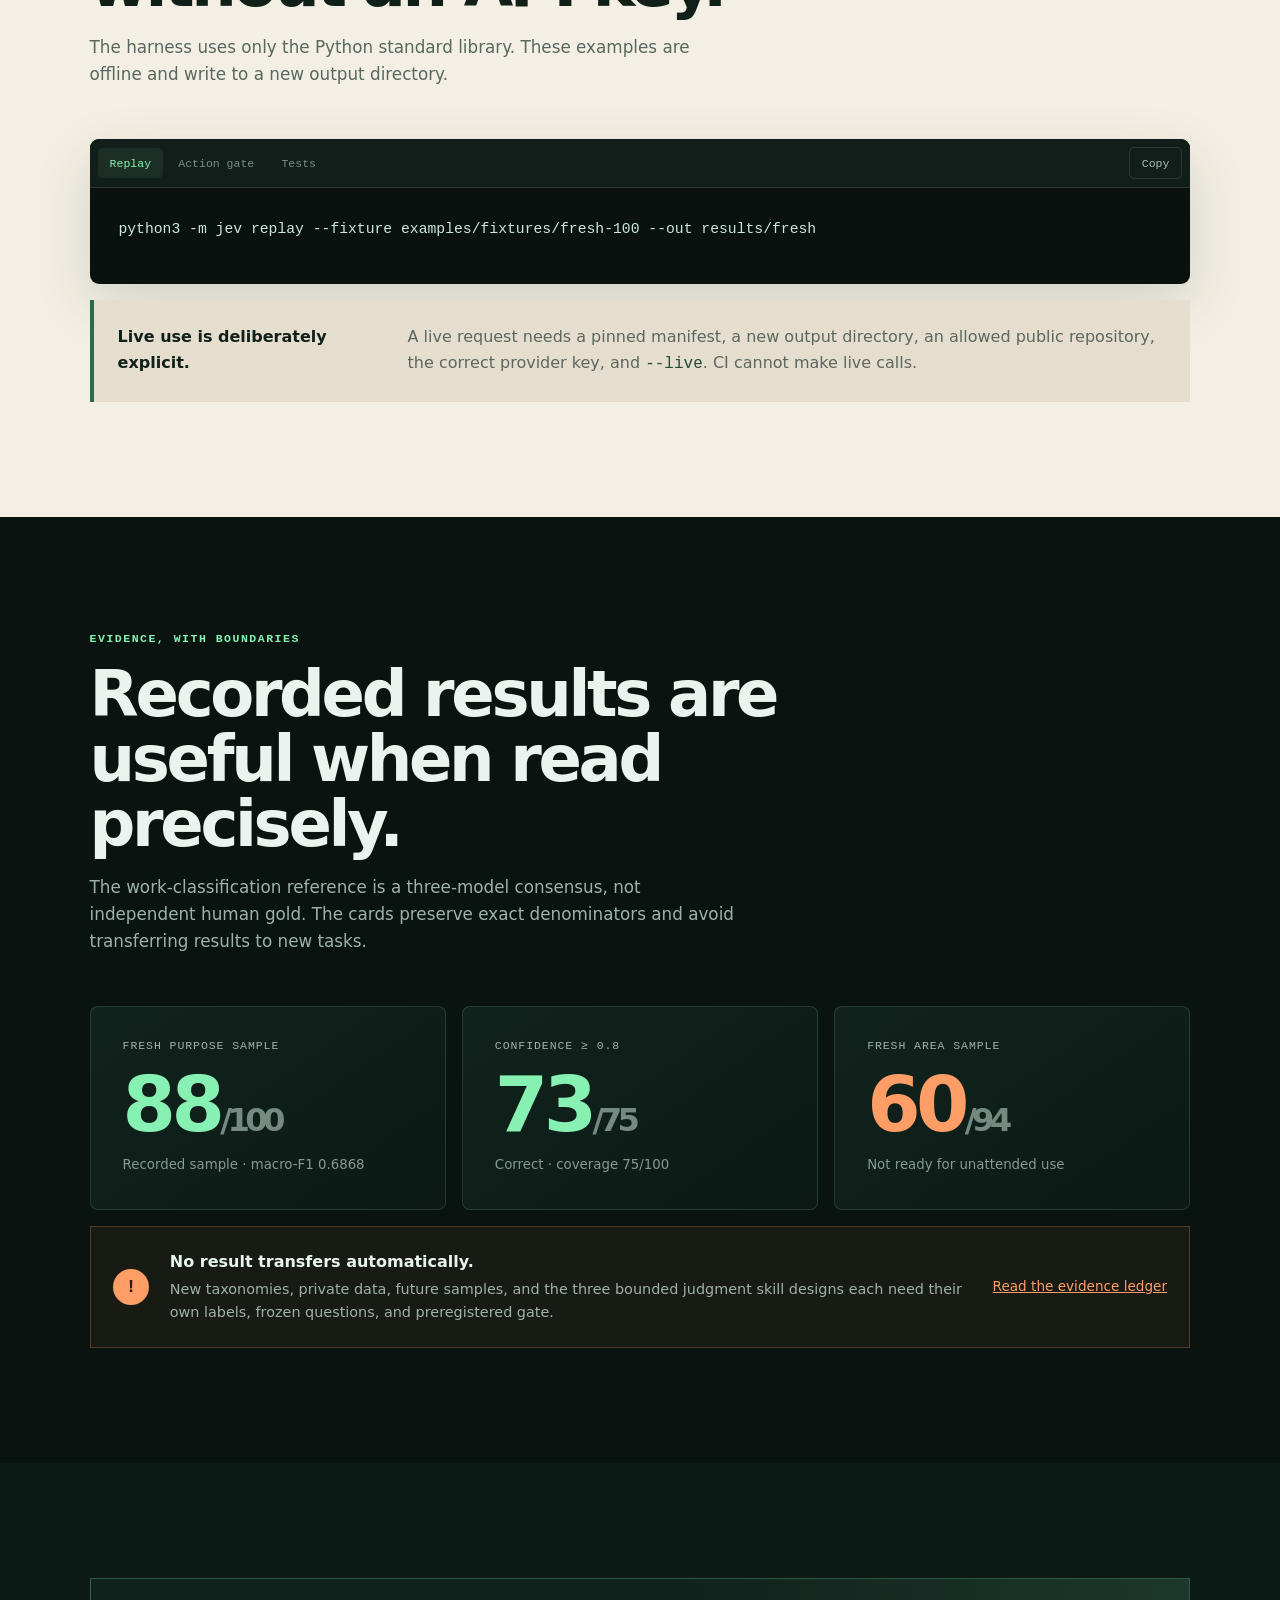
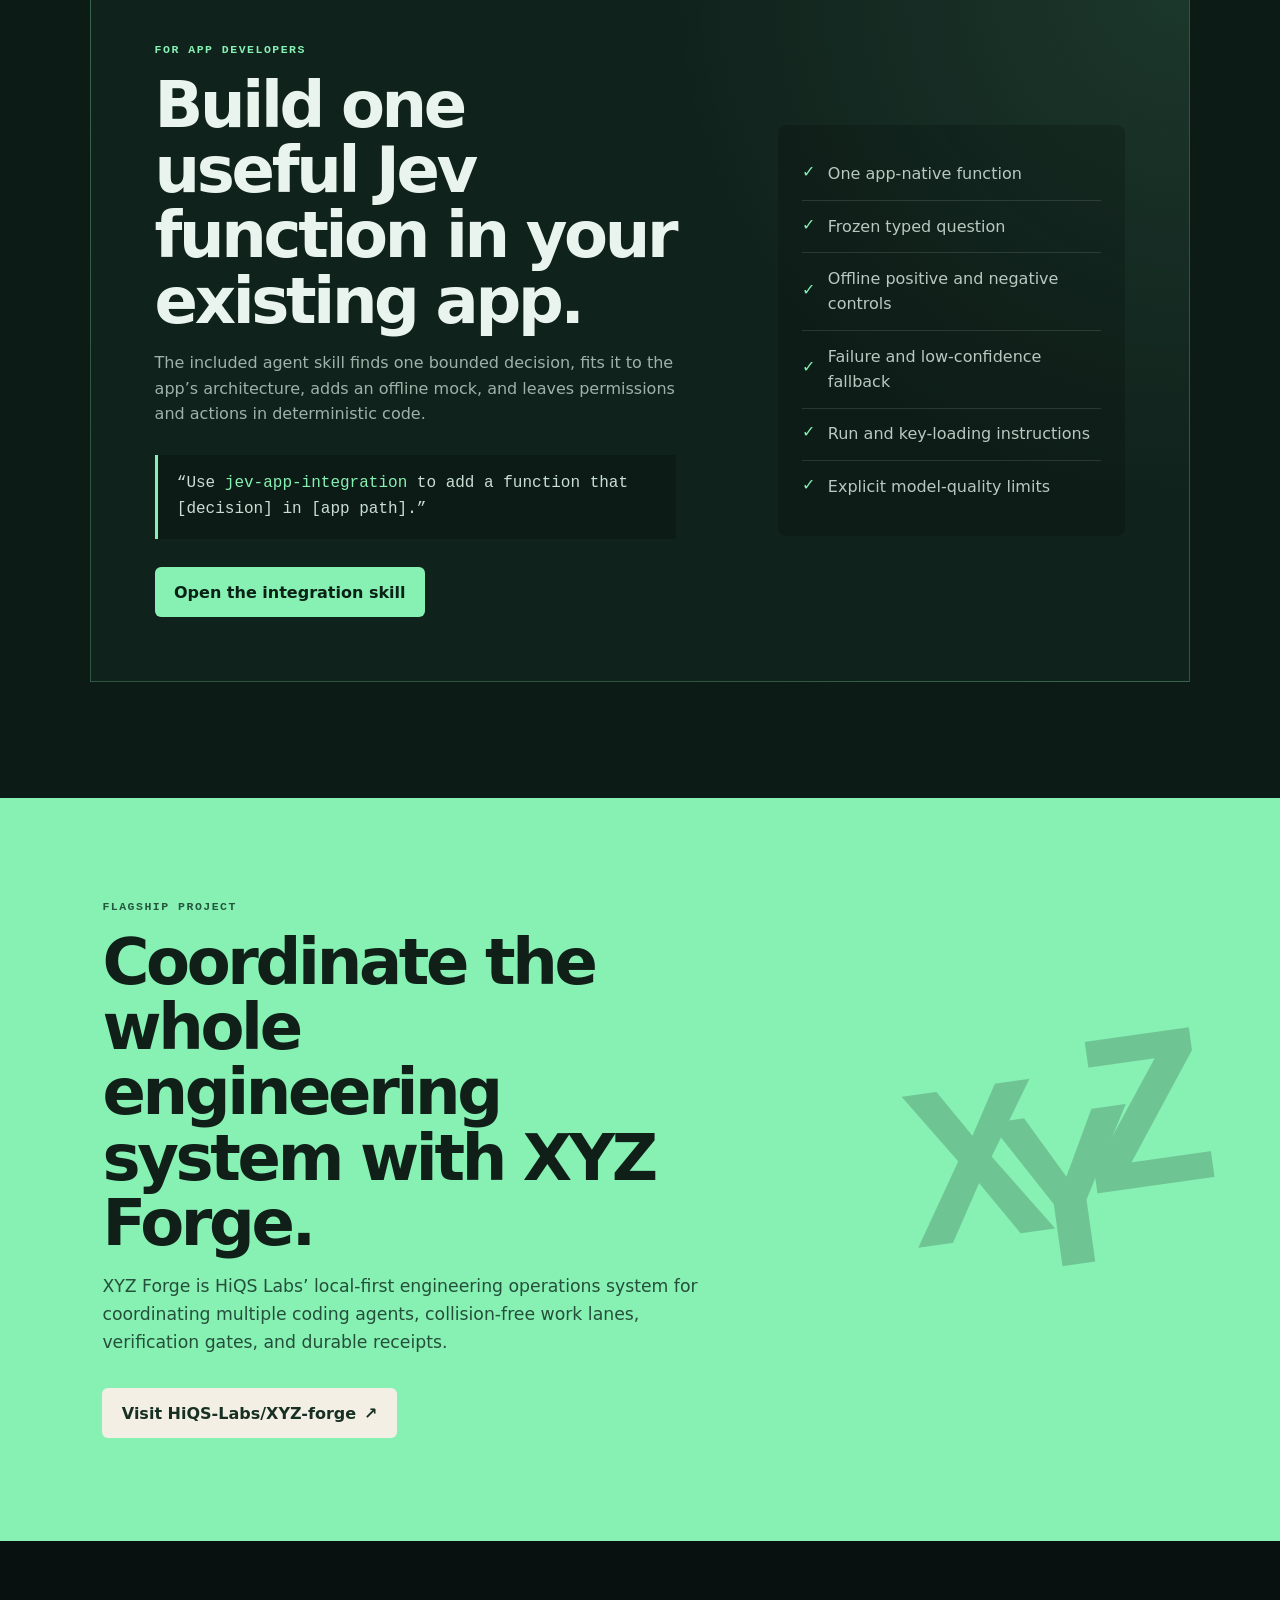
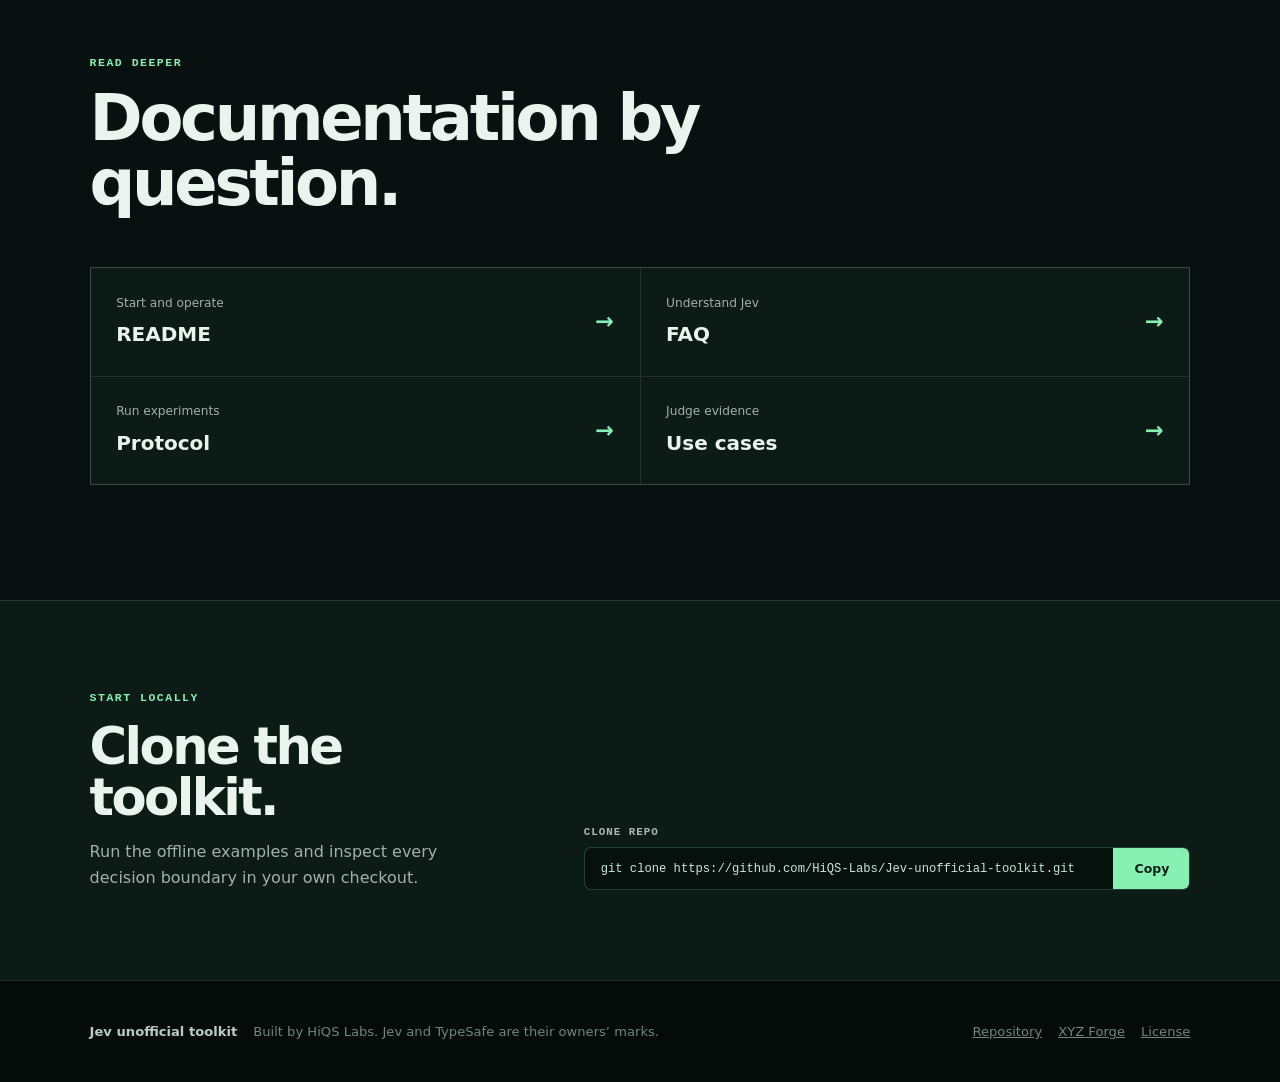
==== commit 2a6ea301: "docs: add clone controls and refocus FAQ" ====
--- a/site/index.html
+++ b/site/index.html
@@ -41,6 +41,14 @@
           <a class="button button-primary" href="#quickstart">Run an offline example</a>
           <a class="button button-secondary" href="https://github.com/HiQS-Labs/XYZ-forge">Explore XYZ Forge <span aria-hidden="true">↗</span></a>
         </div>
+        <div class="clone-module clone-module-hero" data-clone-module>
+          <label for="hero-clone-command">Clone repo</label>
+          <div class="clone-control">
+            <input id="hero-clone-command" data-clone-input type="text" value="git clone https://github.com/HiQS-Labs/Jev-unofficial-toolkit.git" readonly spellcheck="false">
+            <button type="button" data-clone-copy>Copy</button>
+          </div>
+          <span class="sr-only" aria-live="polite" data-clone-status></span>
+        </div>
         <p class="hero-note">Jev makes a bounded judgment. Your code keeps control of permissions, actions, and fallbacks.</p>
       </div>
 
@@ -209,6 +217,22 @@
         <a class="doc-link reveal" href="https://github.com/HiQS-Labs/Jev-unofficial-toolkit/blob/main/USE-CASES.md"><span>Judge evidence</span><strong>Use cases</strong><b>→</b></a>
       </div>
     </section>
+
+    <section class="clone-section">
+      <div class="clone-section-copy">
+        <p class="eyebrow">Start locally</p>
+        <h2>Clone the toolkit.</h2>
+        <p>Run the offline examples and inspect every decision boundary in your own checkout.</p>
+      </div>
+      <div class="clone-module clone-module-bottom" data-clone-module>
+        <label for="bottom-clone-command">Clone repo</label>
+        <div class="clone-control">
+          <input id="bottom-clone-command" data-clone-input type="text" value="git clone https://github.com/HiQS-Labs/Jev-unofficial-toolkit.git" readonly spellcheck="false">
+          <button type="button" data-clone-copy>Copy</button>
+        </div>
+        <span class="sr-only" aria-live="polite" data-clone-status></span>
+      </div>
+    </section>
   </main>
 
   <footer>
--- a/site/styles.css
+++ b/site/styles.css
@@ -51,6 +51,16 @@
 .button-secondary:hover { border-color: rgba(135, 240, 179, .55); }
 .button-light { color: #173023; background: var(--cream); }
 .hero-note { margin-top: 1rem; color: #71867d; font-size: .82rem; }
+
+.clone-module { max-width: 680px; }
+.clone-module label { display: block; margin-bottom: .55rem; color: #a7bbb2; font: 700 .68rem var(--mono); letter-spacing: .09em; text-transform: uppercase; }
+.clone-module-hero { margin-top: 1.45rem; }
+.clone-control { display: grid; grid-template-columns: minmax(0, 1fr) auto; overflow: hidden; background: rgba(3, 9, 7, .58); border: 1px solid rgba(135, 240, 179, .22); border-radius: 7px; }
+.clone-control:focus-within { border-color: rgba(135, 240, 179, .72); box-shadow: 0 0 0 3px rgba(135, 240, 179, .09); }
+.clone-control input { min-width: 0; padding: .86rem 1rem; color: #cce8dc; background: transparent; border: 0; outline: 0; font: .76rem var(--mono); }
+.clone-control button { min-width: 76px; padding: .75rem 1rem; color: #092116; background: var(--green); border: 0; border-left: 1px solid rgba(135, 240, 179, .2); cursor: pointer; font: 750 .78rem var(--sans); }
+.clone-control button:hover { background: #a1f7c3; }
+.clone-control button:focus-visible { outline: 2px solid var(--cream); outline-offset: -4px; }
 
 .decision-card { max-width: 540px; width: 100%; justify-self: end; overflow: hidden; background: rgba(13, 27, 23, .9); border: 1px solid rgba(135, 240, 179, .23); border-radius: 12px; box-shadow: 0 28px 80px rgba(0, 0, 0, .38); transform: rotate(1.3deg); }
 .window-bar { display: flex; align-items: center; gap: .45rem; padding: .7rem .9rem; background: rgba(255, 255, 255, .035); border-bottom: 1px solid var(--line); }
@@ -134,6 +144,11 @@
 .doc-link { display: grid; grid-template-columns: 1fr auto; gap: .3rem 1rem; padding: 1.6rem; background: var(--surface); text-decoration: none; }
 .doc-link span { grid-column: 1; color: var(--muted); font-size: .76rem; }.doc-link strong { grid-column: 1; font-size: 1.25rem; }.doc-link b { grid-column: 2; grid-row: 1 / 3; align-self: center; color: var(--green); font-size: 1.4rem; transition: transform .2s; }.doc-link:hover b { transform: translateX(5px); }
 
+.clone-section { display: grid; grid-template-columns: minmax(0, .8fr) minmax(420px, 1.2fr); align-items: end; gap: clamp(2rem, 7vw, 7rem); padding: clamp(4rem, 7vw, 7rem) clamp(1.2rem, 7vw, 8rem); background: #0d1b17; border-top: 1px solid var(--line); }
+.clone-section h2 { margin: 0; font-size: clamp(2.3rem, 4vw, 4rem); line-height: 1; letter-spacing: -.05em; }
+.clone-section-copy > p:last-child { max-width: 520px; margin: 1rem 0 0; color: var(--muted); }
+.clone-module-bottom { width: 100%; max-width: none; }
+
 footer { display: flex; justify-content: space-between; gap: 2rem; padding: 2.5rem clamp(1.2rem, 7vw, 8rem); color: #71867d; background: #050b09; border-top: 1px solid var(--line); font-size: .82rem; }
 footer > div { display: flex; gap: 1rem; } footer strong { color: #bbcbc4; } footer a:hover { color: var(--green); }
 
@@ -151,7 +166,7 @@
   .decision-card { justify-self: start; max-width: 650px; transform: none; }
   .workflow { grid-template-columns: 1fr; }.workflow li { min-height: auto; padding: 1rem 0; border-right: 0; border-bottom: 1px solid var(--line); }.workflow li::after { display: none; }
   .evidence-grid { grid-template-columns: 1fr; }.metric-card > strong { font-size: 4rem; }
-  .integration-panel, .flagship-section { grid-template-columns: 1fr; }.forge-mark { position: absolute; right: 2rem; bottom: -3rem; }
+  .integration-panel, .flagship-section, .clone-section { grid-template-columns: 1fr; }.forge-mark { position: absolute; right: 2rem; bottom: -3rem; }
 }
 
 @media (max-width: 620px) {
@@ -159,5 +174,7 @@
   .feature-grid, .docs-grid { grid-template-columns: 1fr; }
   .callout, .boundary { grid-template-columns: 1fr; }.boundary-mark { display: none; }
   .terminal-tabs button { padding-inline: .45rem; font-size: .62rem; }
+  .clone-control { grid-template-columns: 1fr; }
+  .clone-control button { border-top: 1px solid rgba(135, 240, 179, .2); border-left: 0; }
   footer, footer > div { flex-direction: column; }
 }
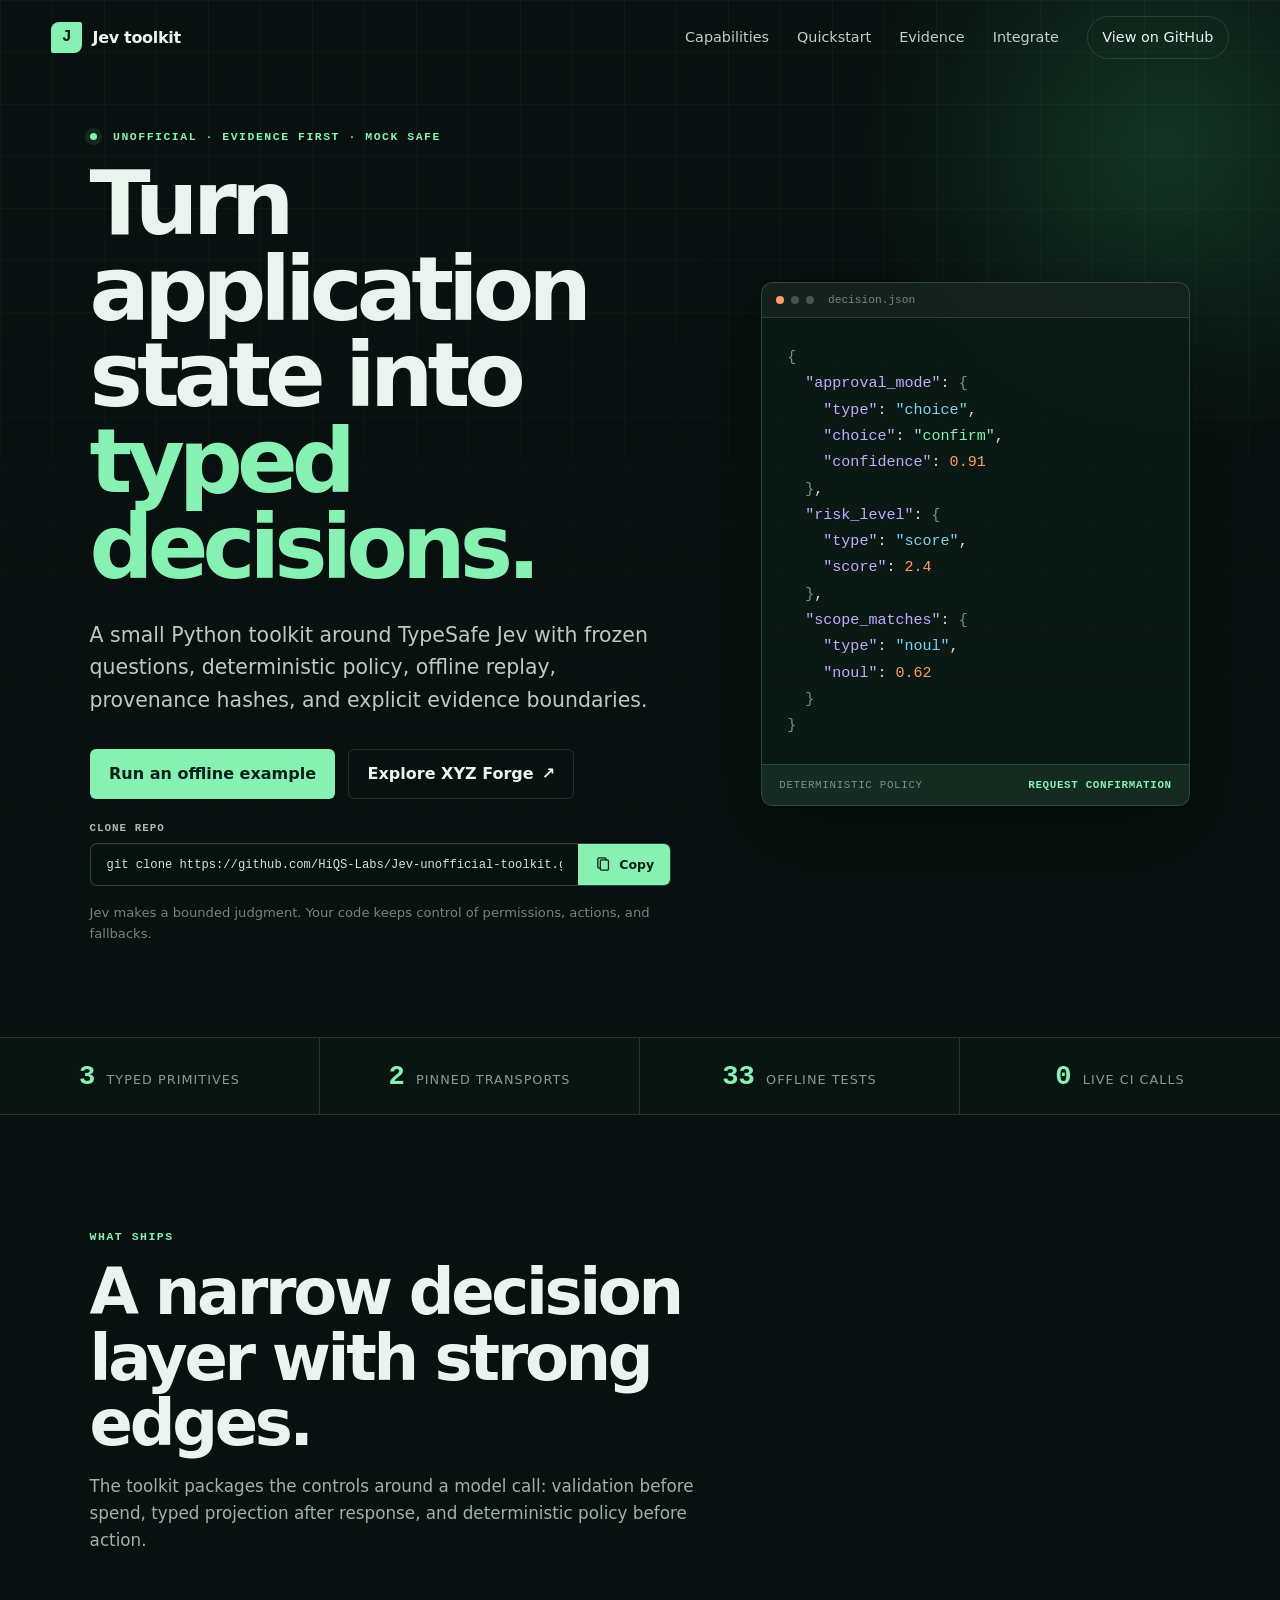
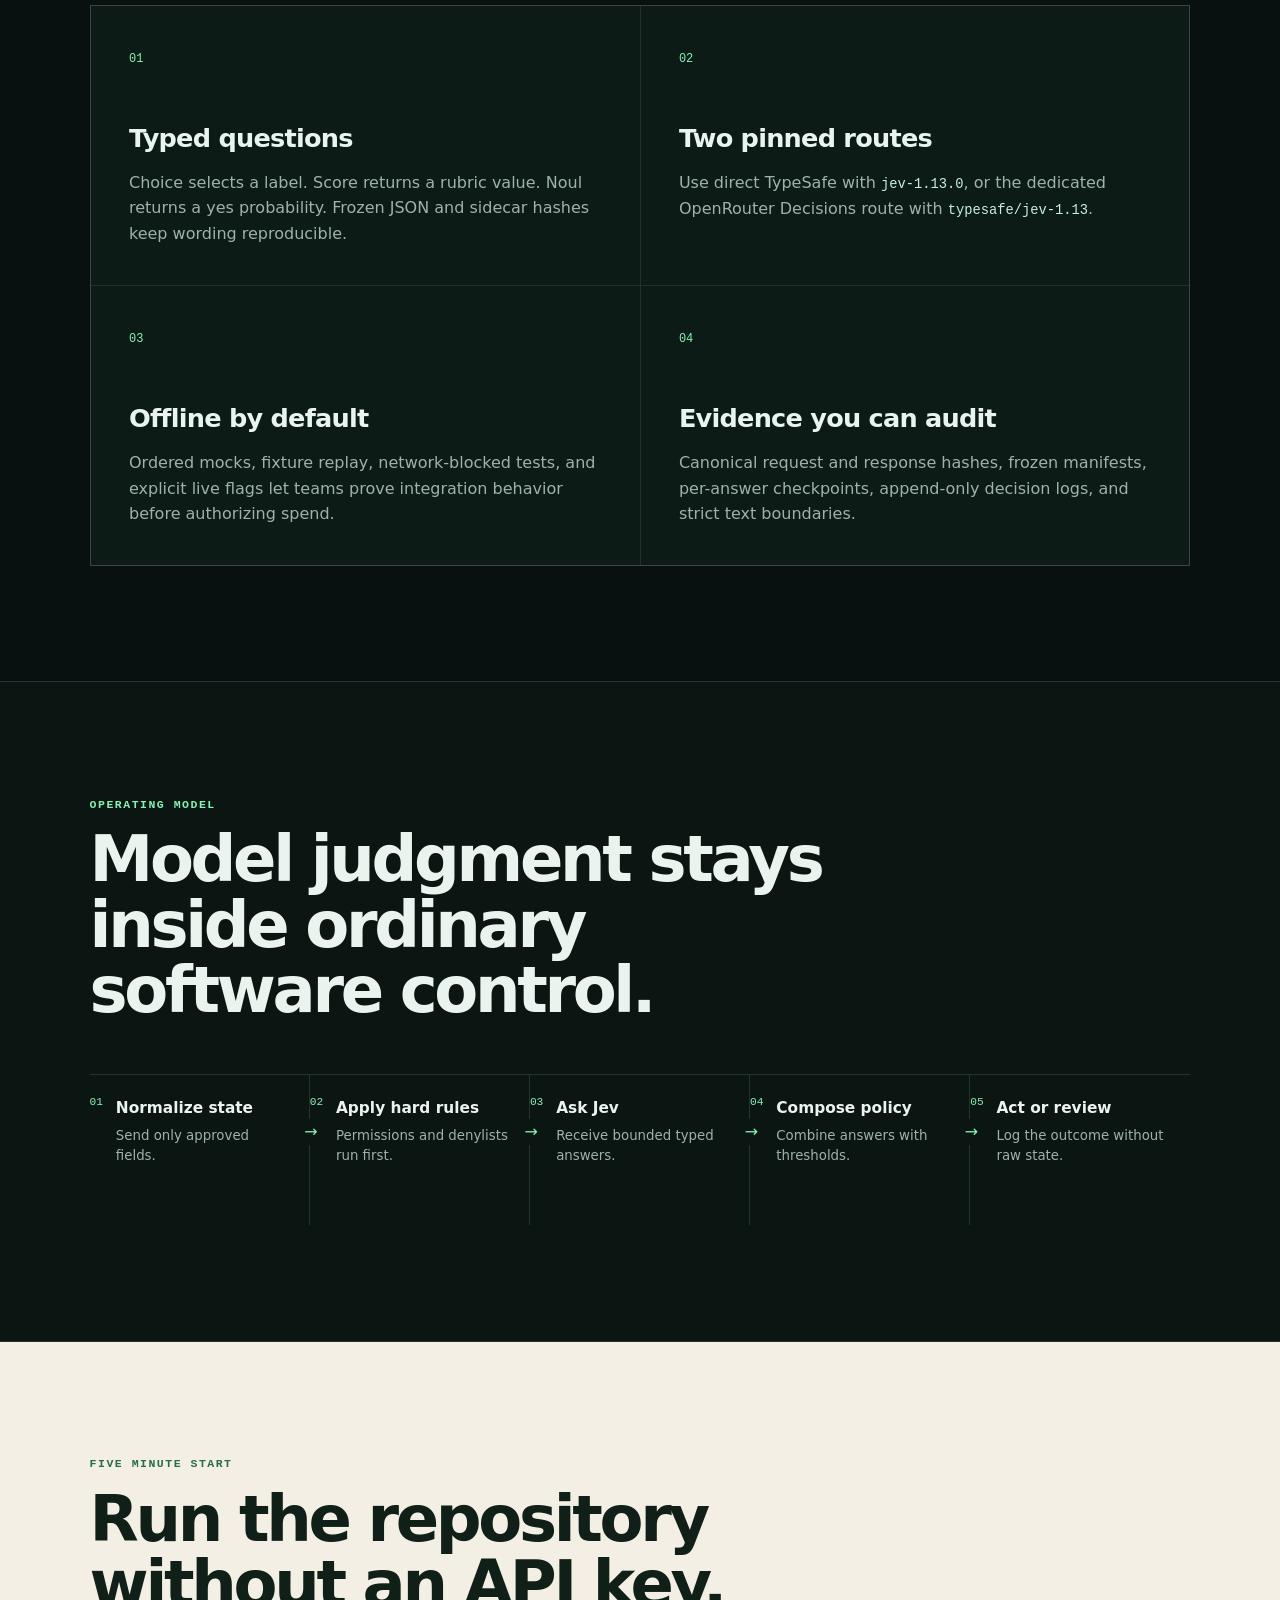
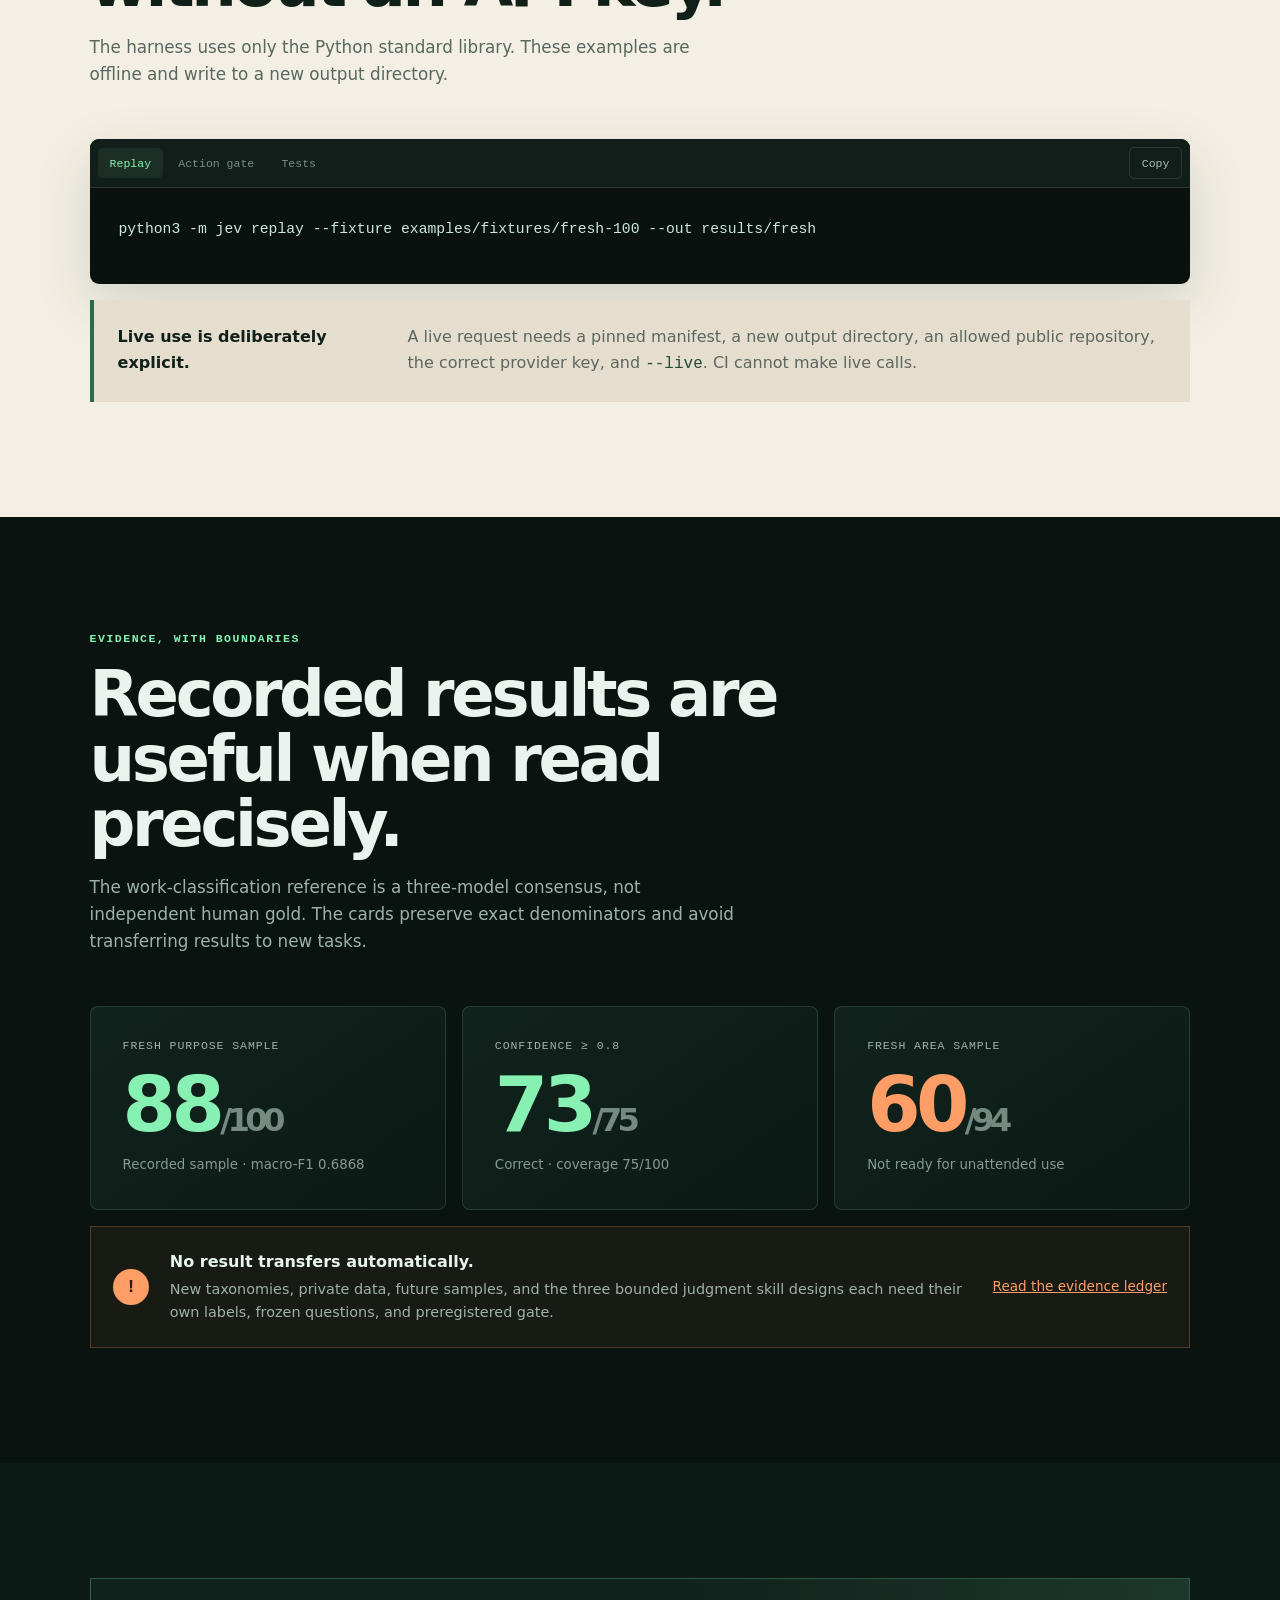
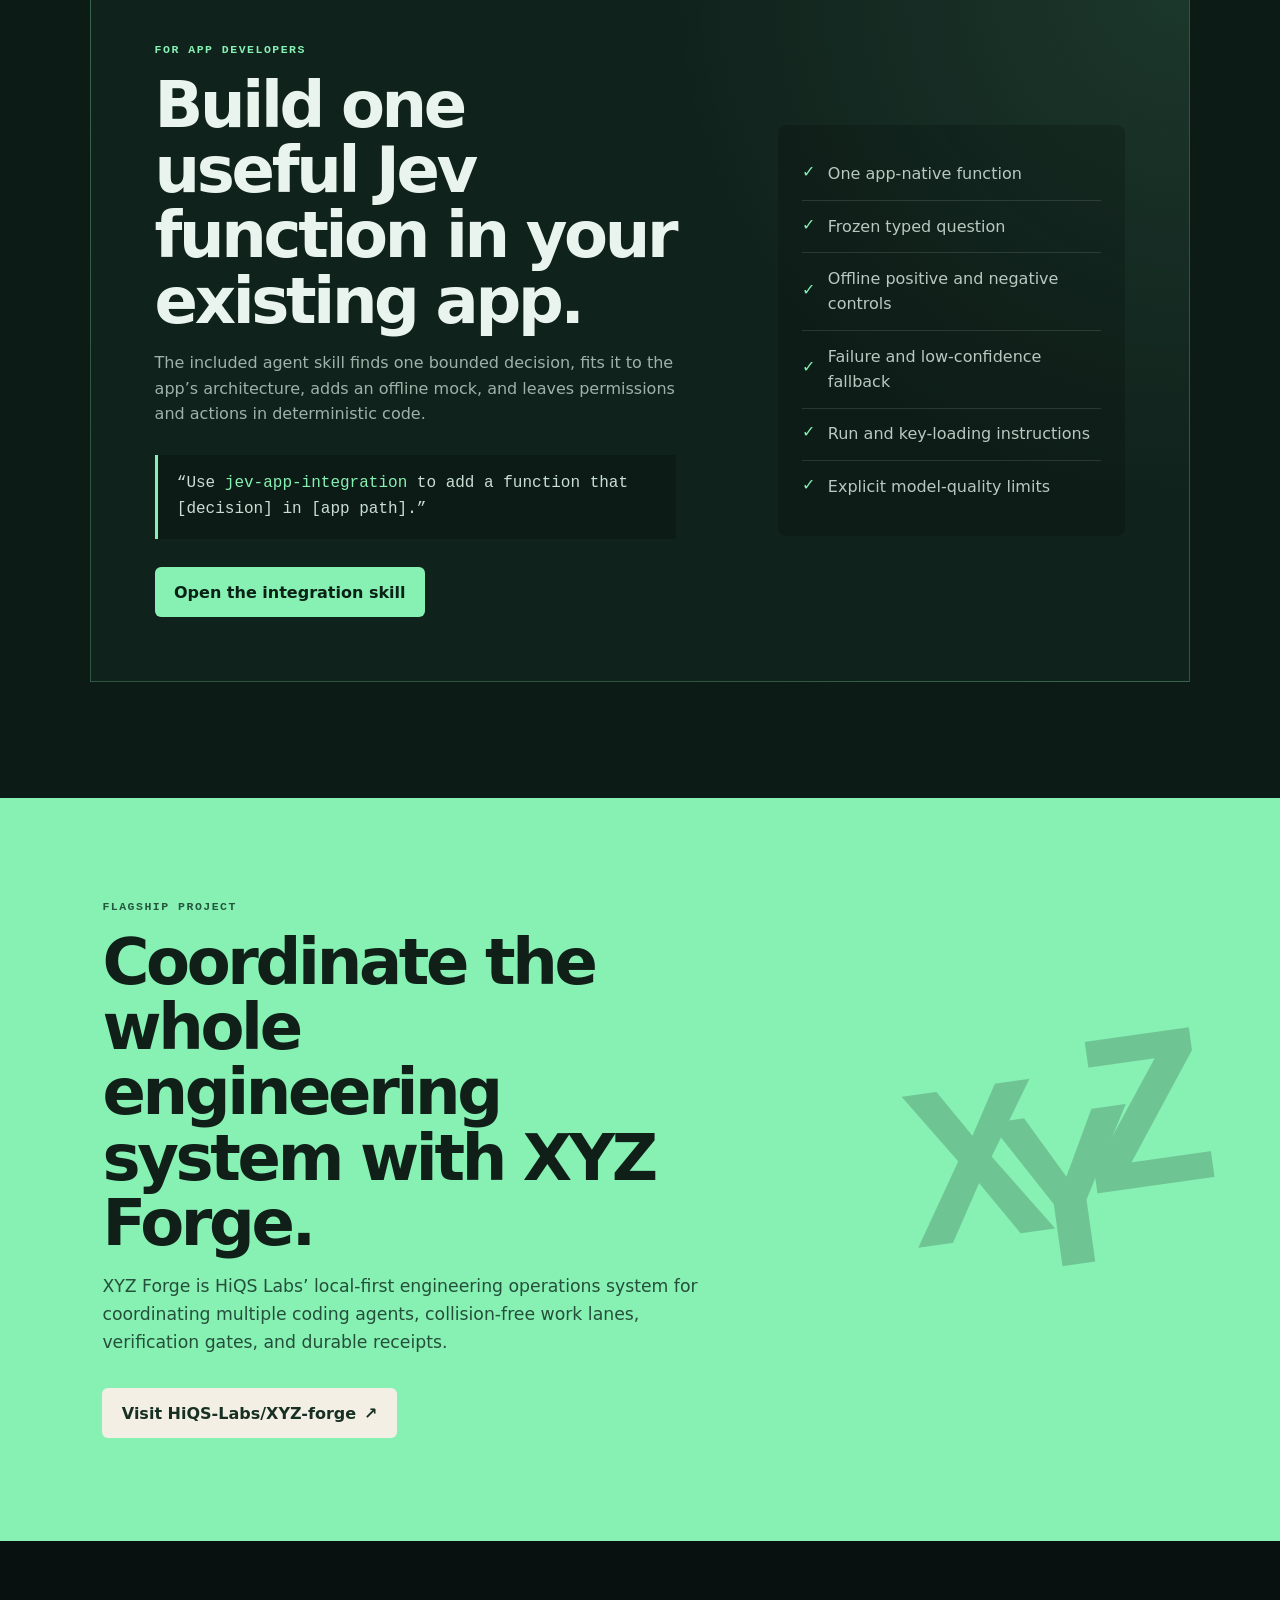
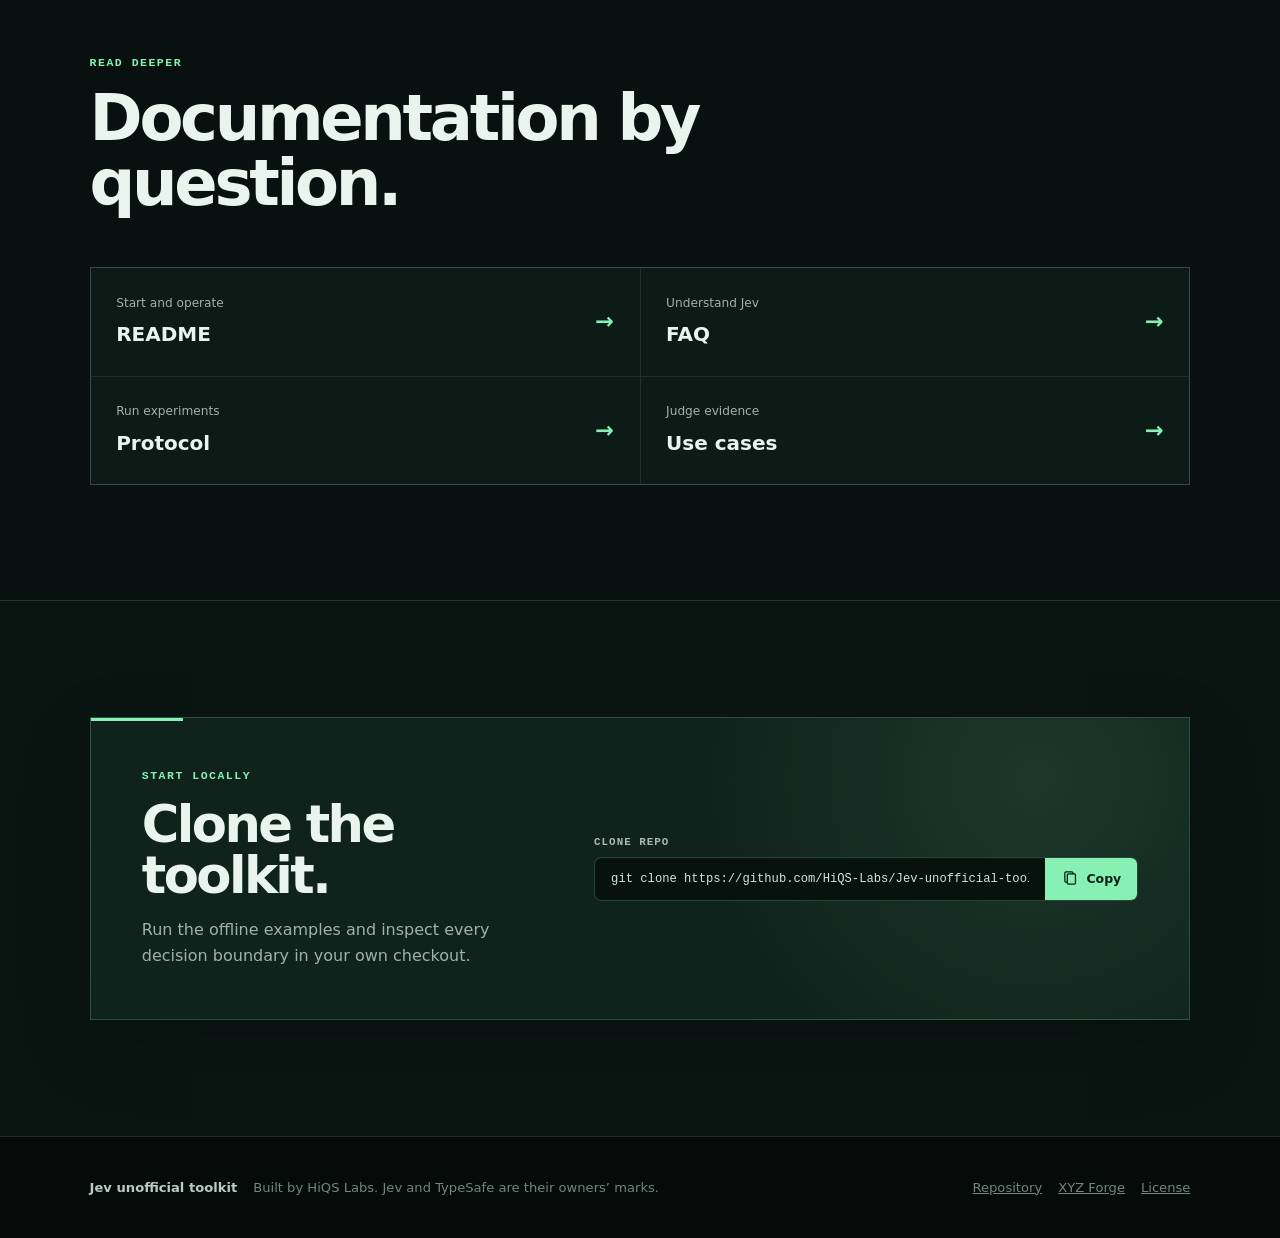
==== commit ff75e556: "fix: polish clone panels and verify Pages site" ====
--- a/site/index.html
+++ b/site/index.html
@@ -7,8 +7,8 @@
   <meta name="theme-color" content="#0b1714">
   <title>Jev unofficial toolkit · HiQS Labs</title>
   <link rel="icon" href="favicon.svg" type="image/svg+xml">
-  <link rel="stylesheet" href="styles.css">
-  <script src="app.js" defer></script>
+  <link rel="stylesheet" href="styles.css?v=20260921-2">
+  <script src="app.js?v=20260921-2" defer></script>
 </head>
 <body>
   <a class="skip-link" href="#main">Skip to content</a>
@@ -45,7 +45,13 @@
           <label for="hero-clone-command">Clone repo</label>
           <div class="clone-control">
             <input id="hero-clone-command" data-clone-input type="text" value="git clone https://github.com/HiQS-Labs/Jev-unofficial-toolkit.git" readonly spellcheck="false">
-            <button type="button" data-clone-copy>Copy</button>
+            <button type="button" data-clone-copy aria-label="Copy clone command">
+              <svg viewBox="0 0 24 24" aria-hidden="true" focusable="false">
+                <path d="M9 5.5h8.5A1.5 1.5 0 0 1 19 7v11.5a1.5 1.5 0 0 1-1.5 1.5H9a1.5 1.5 0 0 1-1.5-1.5V7A1.5 1.5 0 0 1 9 5.5Z"></path>
+                <path d="M15.5 5.5V4A1.5 1.5 0 0 0 14 2.5H5.5A1.5 1.5 0 0 0 4 4v11.5A1.5 1.5 0 0 0 5.5 17H7"></path>
+              </svg>
+              <span data-copy-label>Copy</span>
+            </button>
           </div>
           <span class="sr-only" aria-live="polite" data-clone-status></span>
         </div>
@@ -218,19 +224,27 @@
       </div>
     </section>
 
-    <section class="clone-section">
-      <div class="clone-section-copy">
-        <p class="eyebrow">Start locally</p>
-        <h2>Clone the toolkit.</h2>
-        <p>Run the offline examples and inspect every decision boundary in your own checkout.</p>
-      </div>
-      <div class="clone-module clone-module-bottom" data-clone-module>
-        <label for="bottom-clone-command">Clone repo</label>
-        <div class="clone-control">
-          <input id="bottom-clone-command" data-clone-input type="text" value="git clone https://github.com/HiQS-Labs/Jev-unofficial-toolkit.git" readonly spellcheck="false">
-          <button type="button" data-clone-copy>Copy</button>
-        </div>
-        <span class="sr-only" aria-live="polite" data-clone-status></span>
+    <section class="section clone-section">
+      <div class="clone-panel">
+        <div class="clone-section-copy">
+          <p class="eyebrow">Start locally</p>
+          <h2>Clone the toolkit.</h2>
+          <p>Run the offline examples and inspect every decision boundary in your own checkout.</p>
+        </div>
+        <div class="clone-module clone-module-bottom" data-clone-module>
+          <label for="bottom-clone-command">Clone repo</label>
+          <div class="clone-control">
+            <input id="bottom-clone-command" data-clone-input type="text" value="git clone https://github.com/HiQS-Labs/Jev-unofficial-toolkit.git" readonly spellcheck="false">
+            <button type="button" data-clone-copy aria-label="Copy clone command">
+              <svg viewBox="0 0 24 24" aria-hidden="true" focusable="false">
+                <path d="M9 5.5h8.5A1.5 1.5 0 0 1 19 7v11.5a1.5 1.5 0 0 1-1.5 1.5H9a1.5 1.5 0 0 1-1.5-1.5V7A1.5 1.5 0 0 1 9 5.5Z"></path>
+                <path d="M15.5 5.5V4A1.5 1.5 0 0 0 14 2.5H5.5A1.5 1.5 0 0 0 4 4v11.5A1.5 1.5 0 0 0 5.5 17H7"></path>
+              </svg>
+              <span data-copy-label>Copy</span>
+            </button>
+          </div>
+          <span class="sr-only" aria-live="polite" data-clone-status></span>
+        </div>
       </div>
     </section>
   </main>
--- a/site/styles.css
+++ b/site/styles.css
@@ -52,13 +52,14 @@
 .button-light { color: #173023; background: var(--cream); }
 .hero-note { margin-top: 1rem; color: #71867d; font-size: .82rem; }
 
-.clone-module { max-width: 680px; }
+.clone-module { width: 100%; max-width: 680px; }
 .clone-module label { display: block; margin-bottom: .55rem; color: #a7bbb2; font: 700 .68rem var(--mono); letter-spacing: .09em; text-transform: uppercase; }
 .clone-module-hero { margin-top: 1.45rem; }
-.clone-control { display: grid; grid-template-columns: minmax(0, 1fr) auto; overflow: hidden; background: rgba(3, 9, 7, .58); border: 1px solid rgba(135, 240, 179, .22); border-radius: 7px; }
+.clone-control { display: grid; grid-template-columns: minmax(0, 1fr) auto; overflow: hidden; background: #07110e; border: 1px solid rgba(135, 240, 179, .24); border-radius: 7px; box-shadow: inset 0 1px rgba(255, 255, 255, .025); }
 .clone-control:focus-within { border-color: rgba(135, 240, 179, .72); box-shadow: 0 0 0 3px rgba(135, 240, 179, .09); }
 .clone-control input { min-width: 0; padding: .86rem 1rem; color: #cce8dc; background: transparent; border: 0; outline: 0; font: .76rem var(--mono); }
-.clone-control button { min-width: 76px; padding: .75rem 1rem; color: #092116; background: var(--green); border: 0; border-left: 1px solid rgba(135, 240, 179, .2); cursor: pointer; font: 750 .78rem var(--sans); }
+.clone-control button { display: inline-flex; align-items: center; justify-content: center; gap: .45rem; min-width: 88px; padding: .75rem 1rem; color: #092116; background: var(--green); border: 0; border-left: 1px solid rgba(135, 240, 179, .2); cursor: pointer; font: 750 .78rem var(--sans); }
+.clone-control button svg { width: 17px; height: 17px; fill: none; stroke: currentColor; stroke-width: 1.8; stroke-linecap: round; stroke-linejoin: round; }
 .clone-control button:hover { background: #a1f7c3; }
 .clone-control button:focus-visible { outline: 2px solid var(--cream); outline-offset: -4px; }
 
@@ -144,7 +145,9 @@
 .doc-link { display: grid; grid-template-columns: 1fr auto; gap: .3rem 1rem; padding: 1.6rem; background: var(--surface); text-decoration: none; }
 .doc-link span { grid-column: 1; color: var(--muted); font-size: .76rem; }.doc-link strong { grid-column: 1; font-size: 1.25rem; }.doc-link b { grid-column: 2; grid-row: 1 / 3; align-self: center; color: var(--green); font-size: 1.4rem; transition: transform .2s; }.doc-link:hover b { transform: translateX(5px); }
 
-.clone-section { display: grid; grid-template-columns: minmax(0, .8fr) minmax(420px, 1.2fr); align-items: end; gap: clamp(2rem, 7vw, 7rem); padding: clamp(4rem, 7vw, 7rem) clamp(1.2rem, 7vw, 8rem); background: #0d1b17; border-top: 1px solid var(--line); }
+.clone-section { position: relative; background: #0a1512; border-top: 1px solid var(--line); }
+.clone-panel { position: relative; display: grid; grid-template-columns: minmax(0, .8fr) minmax(420px, 1.2fr); align-items: center; gap: clamp(2rem, 7vw, 7rem); padding: clamp(2.2rem, 4vw, 4rem); overflow: hidden; background: radial-gradient(circle at 86% 20%, rgba(135, 240, 179, .1), transparent 34%), #10221c; border: 1px solid rgba(135, 240, 179, .22); box-shadow: 0 26px 70px rgba(0, 0, 0, .2); }
+.clone-panel::before { content: ""; position: absolute; inset: 0 auto auto 0; width: 92px; height: 3px; background: var(--green); }
 .clone-section h2 { margin: 0; font-size: clamp(2.3rem, 4vw, 4rem); line-height: 1; letter-spacing: -.05em; }
 .clone-section-copy > p:last-child { max-width: 520px; margin: 1rem 0 0; color: var(--muted); }
 .clone-module-bottom { width: 100%; max-width: none; }
@@ -166,7 +169,7 @@
   .decision-card { justify-self: start; max-width: 650px; transform: none; }
   .workflow { grid-template-columns: 1fr; }.workflow li { min-height: auto; padding: 1rem 0; border-right: 0; border-bottom: 1px solid var(--line); }.workflow li::after { display: none; }
   .evidence-grid { grid-template-columns: 1fr; }.metric-card > strong { font-size: 4rem; }
-  .integration-panel, .flagship-section, .clone-section { grid-template-columns: 1fr; }.forge-mark { position: absolute; right: 2rem; bottom: -3rem; }
+  .integration-panel, .flagship-section, .clone-panel { grid-template-columns: 1fr; }.forge-mark { position: absolute; right: 2rem; bottom: -3rem; }
 }
 
 @media (max-width: 620px) {
